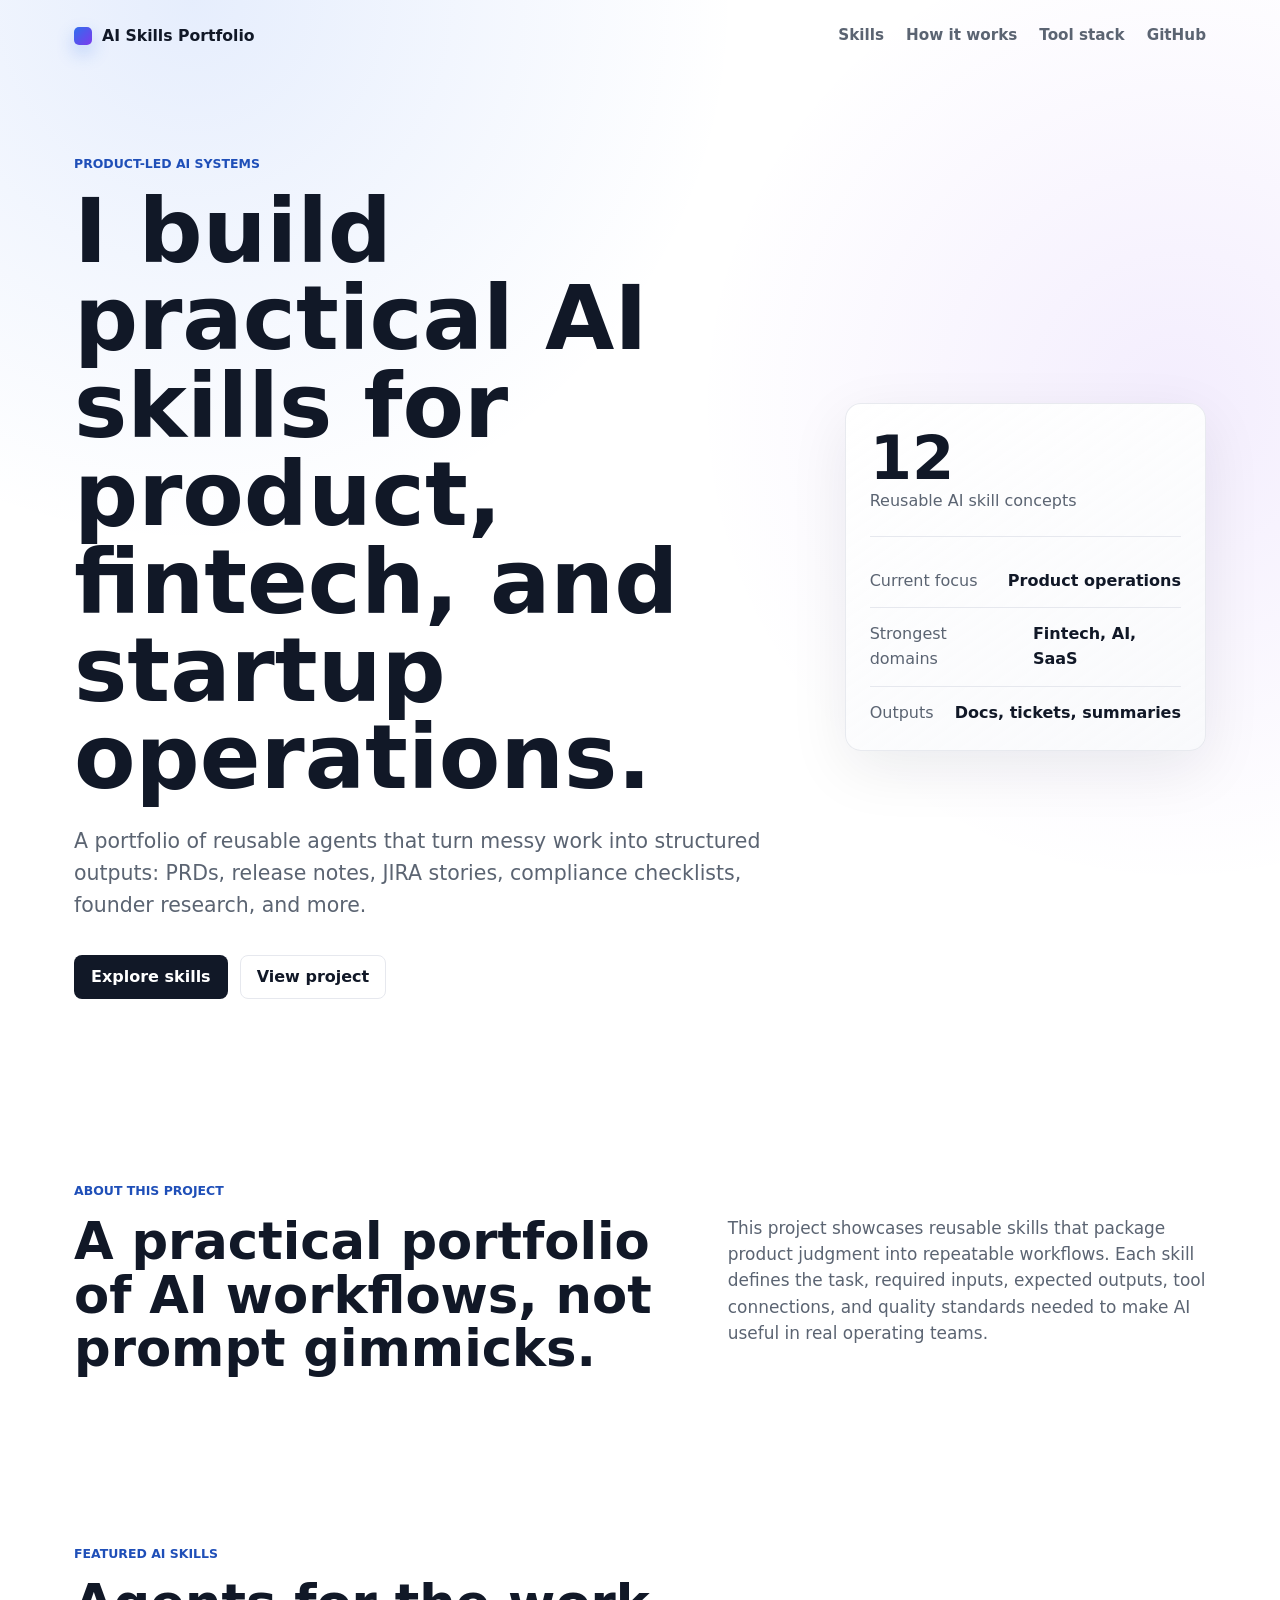
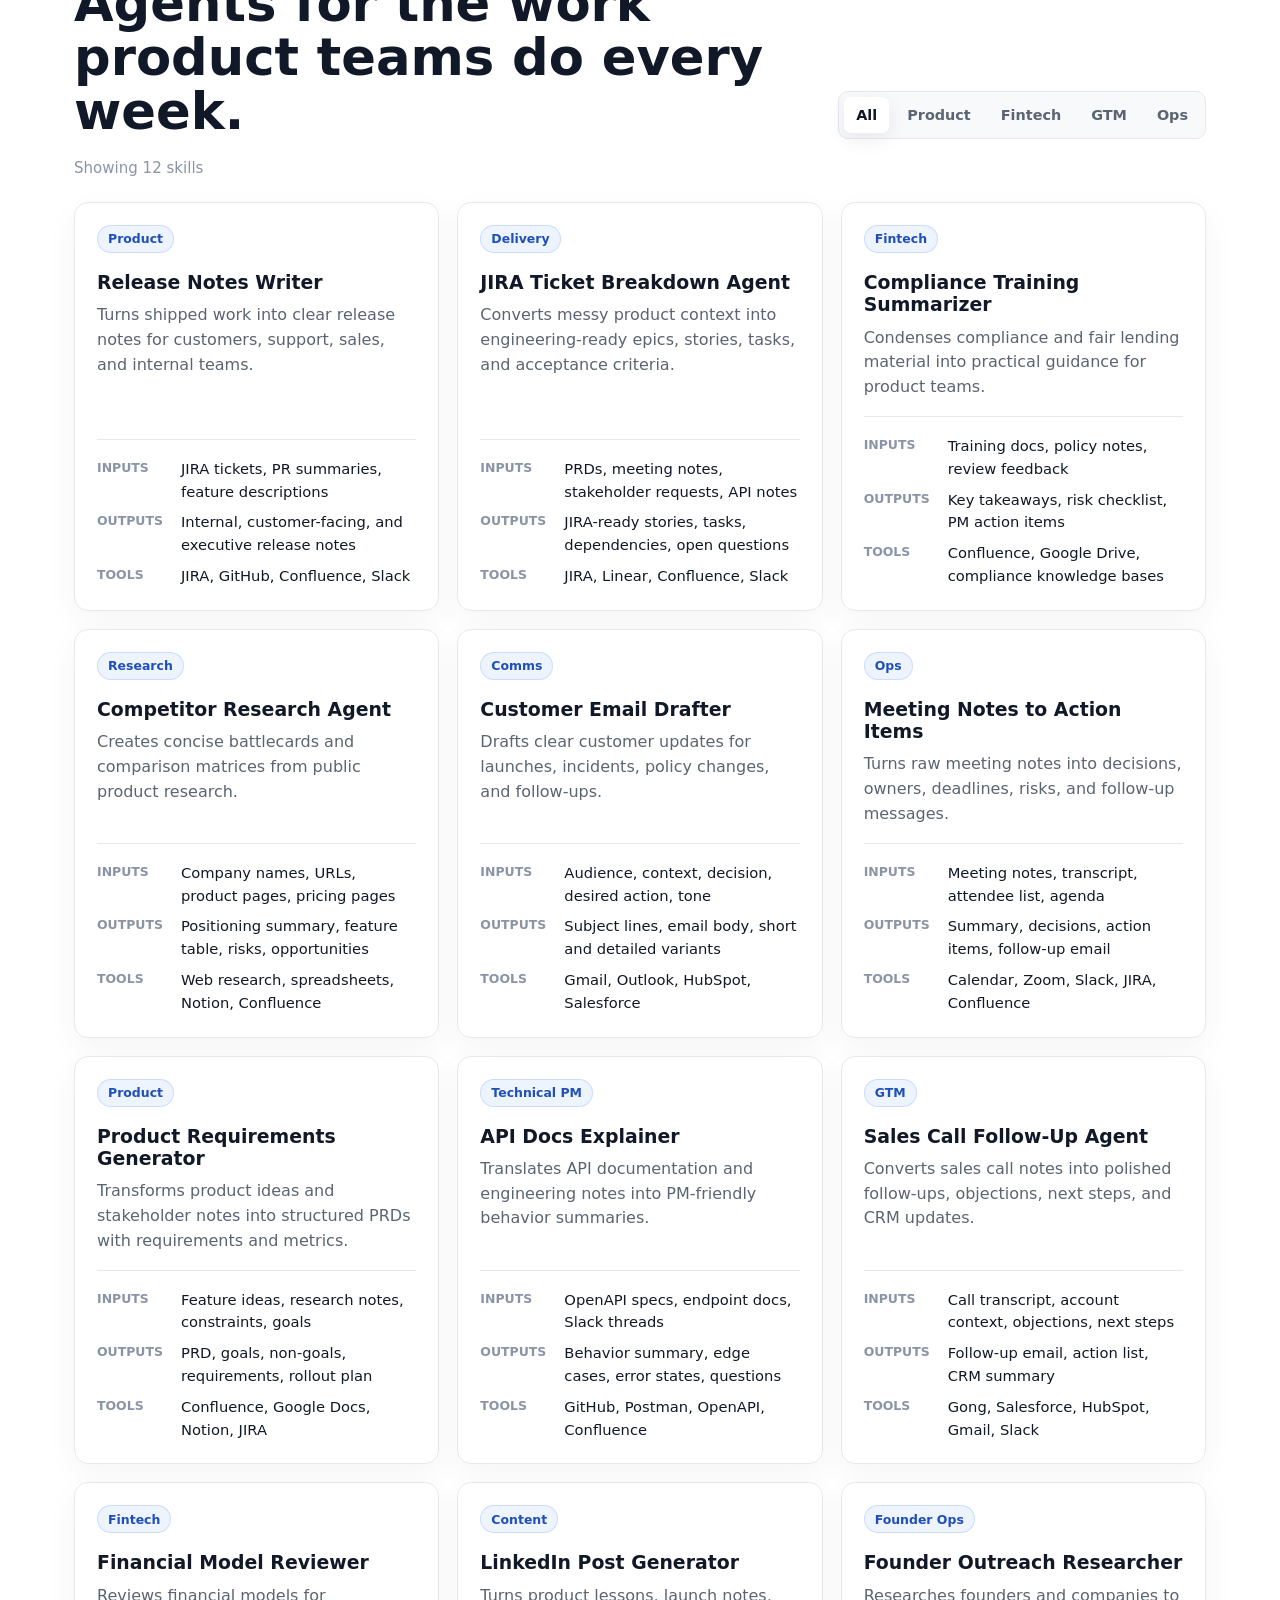
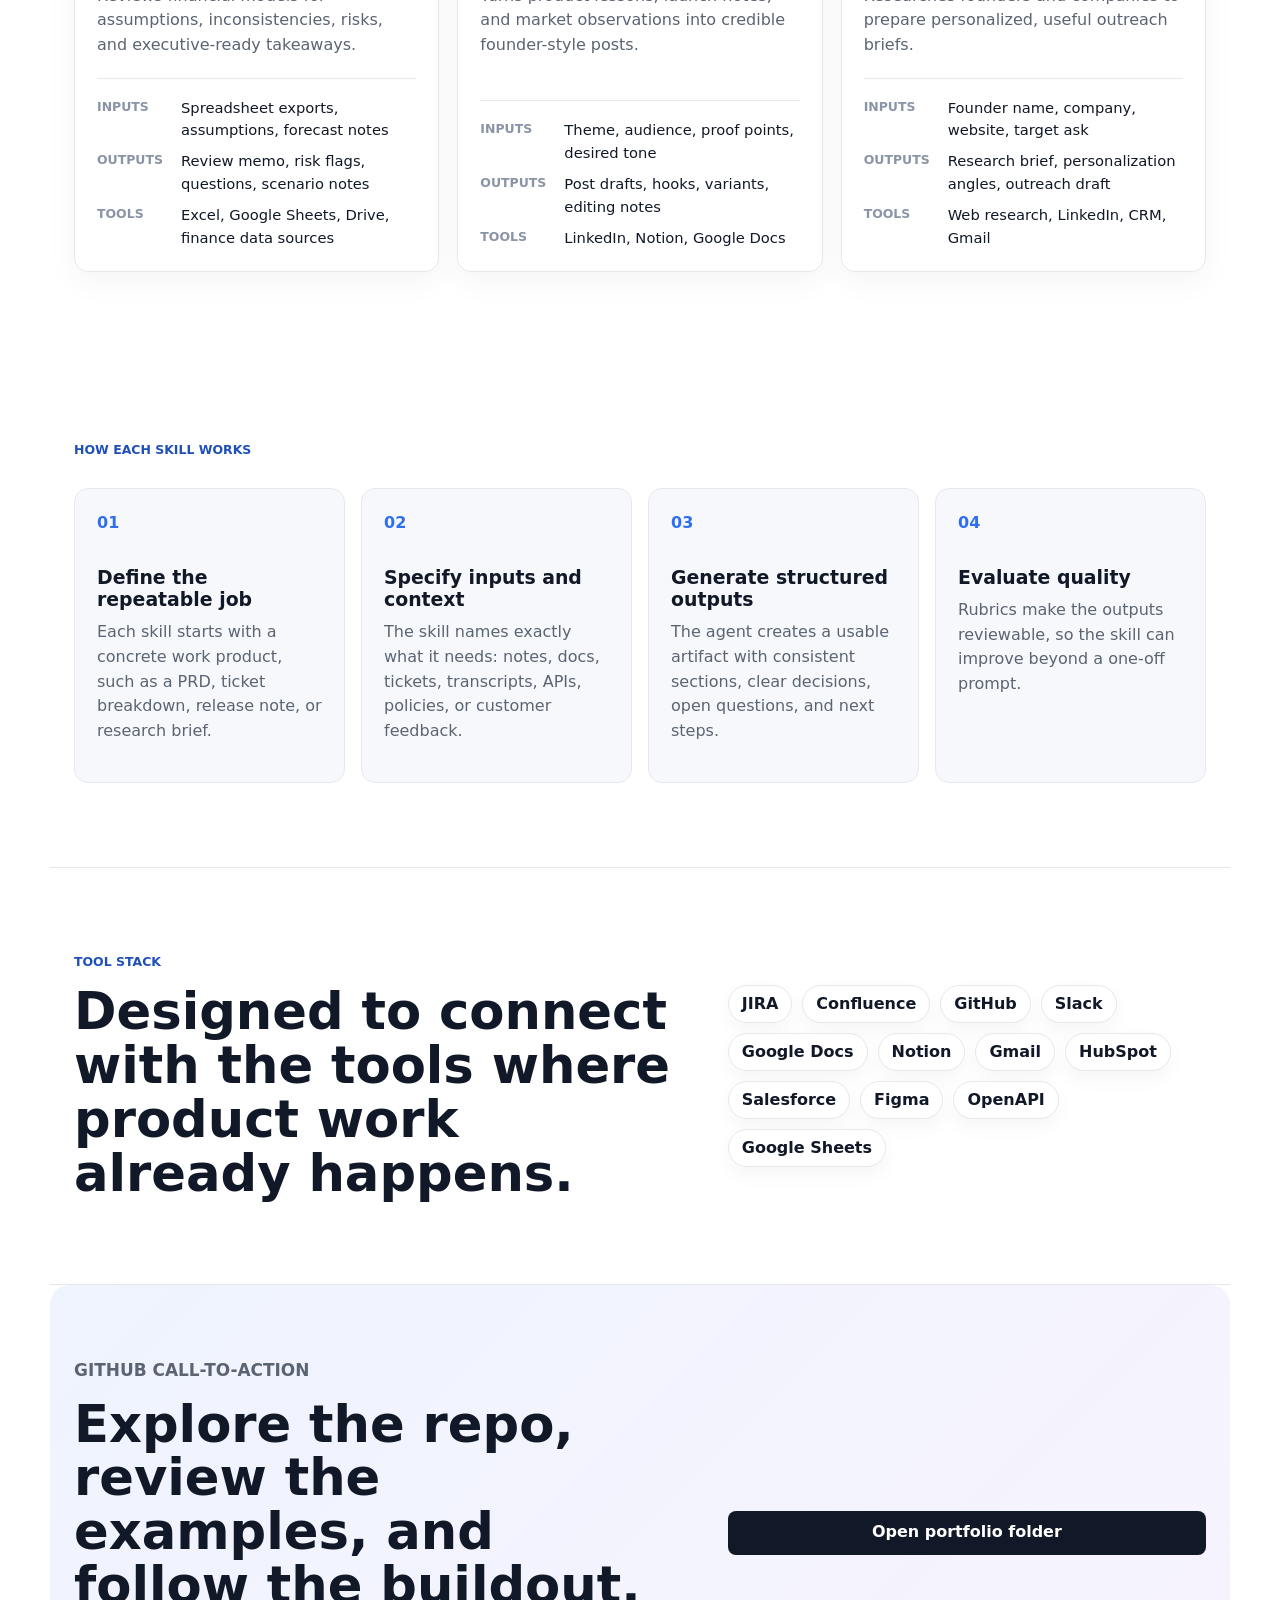
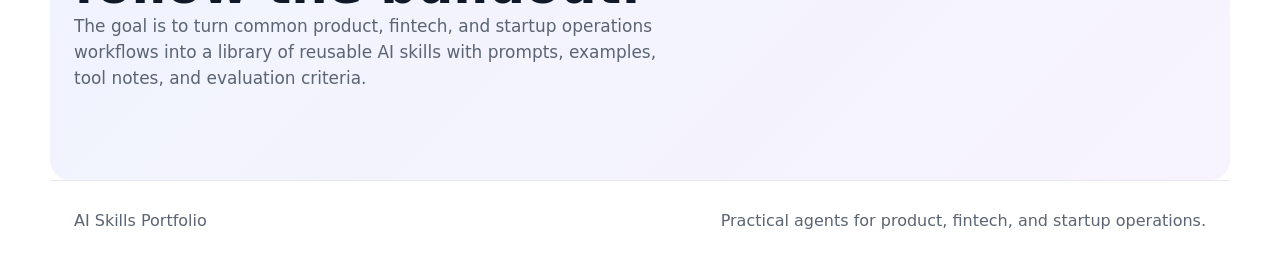
==== portfolio-site/index.html @ 63b4f647 "Add static portfolio site" ====
<!DOCTYPE html>
<html lang="en">
<head>
  <meta charset="UTF-8">
  <meta name="viewport" content="width=device-width, initial-scale=1.0">
  <title>AI Skills Portfolio</title>
  <meta name="description" content="A portfolio of reusable AI skills for product, fintech, and startup operations.">
  <link rel="stylesheet" href="styles.css">
</head>
<body>
  <header class="site-header">
    <nav class="nav" aria-label="Primary navigation">
      <a class="brand" href="index.html">
        <span class="brand-mark" aria-hidden="true"></span>
        AI Skills Portfolio
      </a>
      <div class="nav-links">
        <a href="#skills">Skills</a>
        <a href="#how-it-works">How it works</a>
        <a href="#stack">Tool stack</a>
        <a href="#github">GitHub</a>
      </div>
    </nav>

    <section class="hero">
      <div class="hero-copy">
        <p class="eyebrow">Product-led AI systems</p>
        <h1>I build practical AI skills for product, fintech, and startup operations.</h1>
        <p class="subtitle">
          A portfolio of reusable agents that turn messy work into structured outputs: PRDs,
          release notes, JIRA stories, compliance checklists, founder research, and more.
        </p>
        <div class="hero-actions">
          <a class="button primary" href="#skills">Explore skills</a>
          <a class="button secondary" href="#github">View project</a>
        </div>
      </div>

      <aside class="hero-panel" aria-label="Portfolio summary">
        <div class="panel-stat">
          <span>12</span>
          <p>Reusable AI skill concepts</p>
        </div>
        <div class="panel-row">
          <span>Current focus</span>
          <strong>Product operations</strong>
        </div>
        <div class="panel-row">
          <span>Strongest domains</span>
          <strong>Fintech, AI, SaaS</strong>
        </div>
        <div class="panel-row">
          <span>Outputs</span>
          <strong>Docs, tickets, summaries</strong>
        </div>
      </aside>
    </section>
  </header>

  <main>
    <section class="section intro" id="about">
      <p class="eyebrow">About this project</p>
      <div class="split">
        <h2>A practical portfolio of AI workflows, not prompt gimmicks.</h2>
        <p>
          This project showcases reusable skills that package product judgment into repeatable
          workflows. Each skill defines the task, required inputs, expected outputs, tool
          connections, and quality standards needed to make AI useful in real operating teams.
        </p>
      </div>
    </section>

    <section class="section" id="skills">
      <div class="section-heading">
        <div>
          <p class="eyebrow">Featured AI skills</p>
          <h2>Agents for the work product teams do every week.</h2>
        </div>
        <div class="filters" aria-label="Skill filters">
          <button class="filter-button active" type="button" data-filter="all">All</button>
          <button class="filter-button" type="button" data-filter="product">Product</button>
          <button class="filter-button" type="button" data-filter="fintech">Fintech</button>
          <button class="filter-button" type="button" data-filter="go-to-market">GTM</button>
          <button class="filter-button" type="button" data-filter="operations">Ops</button>
        </div>
      </div>

      <div class="skill-count" aria-live="polite">
        Showing <span id="visible-count">12</span> skills
      </div>

      <div class="skill-grid">
        <article class="skill-card" data-category="product">
          <span class="tag">Product</span>
          <h3>Release Notes Writer</h3>
          <p>Turns shipped work into clear release notes for customers, support, sales, and internal teams.</p>
          <dl>
            <dt>Inputs</dt>
            <dd>JIRA tickets, PR summaries, feature descriptions</dd>
            <dt>Outputs</dt>
            <dd>Internal, customer-facing, and executive release notes</dd>
            <dt>Tools</dt>
            <dd>JIRA, GitHub, Confluence, Slack</dd>
          </dl>
        </article>

        <article class="skill-card" data-category="product operations">
          <span class="tag">Delivery</span>
          <h3>JIRA Ticket Breakdown Agent</h3>
          <p>Converts messy product context into engineering-ready epics, stories, tasks, and acceptance criteria.</p>
          <dl>
            <dt>Inputs</dt>
            <dd>PRDs, meeting notes, stakeholder requests, API notes</dd>
            <dt>Outputs</dt>
            <dd>JIRA-ready stories, tasks, dependencies, open questions</dd>
            <dt>Tools</dt>
            <dd>JIRA, Linear, Confluence, Slack</dd>
          </dl>
        </article>

        <article class="skill-card" data-category="fintech operations">
          <span class="tag">Fintech</span>
          <h3>Compliance Training Summarizer</h3>
          <p>Condenses compliance and fair lending material into practical guidance for product teams.</p>
          <dl>
            <dt>Inputs</dt>
            <dd>Training docs, policy notes, review feedback</dd>
            <dt>Outputs</dt>
            <dd>Key takeaways, risk checklist, PM action items</dd>
            <dt>Tools</dt>
            <dd>Confluence, Google Drive, compliance knowledge bases</dd>
          </dl>
        </article>

        <article class="skill-card" data-category="product go-to-market">
          <span class="tag">Research</span>
          <h3>Competitor Research Agent</h3>
          <p>Creates concise battlecards and comparison matrices from public product research.</p>
          <dl>
            <dt>Inputs</dt>
            <dd>Company names, URLs, product pages, pricing pages</dd>
            <dt>Outputs</dt>
            <dd>Positioning summary, feature table, risks, opportunities</dd>
            <dt>Tools</dt>
            <dd>Web research, spreadsheets, Notion, Confluence</dd>
          </dl>
        </article>

        <article class="skill-card" data-category="operations go-to-market">
          <span class="tag">Comms</span>
          <h3>Customer Email Drafter</h3>
          <p>Drafts clear customer updates for launches, incidents, policy changes, and follow-ups.</p>
          <dl>
            <dt>Inputs</dt>
            <dd>Audience, context, decision, desired action, tone</dd>
            <dt>Outputs</dt>
            <dd>Subject lines, email body, short and detailed variants</dd>
            <dt>Tools</dt>
            <dd>Gmail, Outlook, HubSpot, Salesforce</dd>
          </dl>
        </article>

        <article class="skill-card" data-category="operations product">
          <span class="tag">Ops</span>
          <h3>Meeting Notes to Action Items</h3>
          <p>Turns raw meeting notes into decisions, owners, deadlines, risks, and follow-up messages.</p>
          <dl>
            <dt>Inputs</dt>
            <dd>Meeting notes, transcript, attendee list, agenda</dd>
            <dt>Outputs</dt>
            <dd>Summary, decisions, action items, follow-up email</dd>
            <dt>Tools</dt>
            <dd>Calendar, Zoom, Slack, JIRA, Confluence</dd>
          </dl>
        </article>

        <article class="skill-card" data-category="product">
          <span class="tag">Product</span>
          <h3>Product Requirements Generator</h3>
          <p>Transforms product ideas and stakeholder notes into structured PRDs with requirements and metrics.</p>
          <dl>
            <dt>Inputs</dt>
            <dd>Feature ideas, research notes, constraints, goals</dd>
            <dt>Outputs</dt>
            <dd>PRD, goals, non-goals, requirements, rollout plan</dd>
            <dt>Tools</dt>
            <dd>Confluence, Google Docs, Notion, JIRA</dd>
          </dl>
        </article>

        <article class="skill-card" data-category="product fintech">
          <span class="tag">Technical PM</span>
          <h3>API Docs Explainer</h3>
          <p>Translates API documentation and engineering notes into PM-friendly behavior summaries.</p>
          <dl>
            <dt>Inputs</dt>
            <dd>OpenAPI specs, endpoint docs, Slack threads</dd>
            <dt>Outputs</dt>
            <dd>Behavior summary, edge cases, error states, questions</dd>
            <dt>Tools</dt>
            <dd>GitHub, Postman, OpenAPI, Confluence</dd>
          </dl>
        </article>

        <article class="skill-card" data-category="go-to-market operations">
          <span class="tag">GTM</span>
          <h3>Sales Call Follow-Up Agent</h3>
          <p>Converts sales call notes into polished follow-ups, objections, next steps, and CRM updates.</p>
          <dl>
            <dt>Inputs</dt>
            <dd>Call transcript, account context, objections, next steps</dd>
            <dt>Outputs</dt>
            <dd>Follow-up email, action list, CRM summary</dd>
            <dt>Tools</dt>
            <dd>Gong, Salesforce, HubSpot, Gmail, Slack</dd>
          </dl>
        </article>

        <article class="skill-card" data-category="fintech">
          <span class="tag">Fintech</span>
          <h3>Financial Model Reviewer</h3>
          <p>Reviews financial models for assumptions, inconsistencies, risks, and executive-ready takeaways.</p>
          <dl>
            <dt>Inputs</dt>
            <dd>Spreadsheet exports, assumptions, forecast notes</dd>
            <dt>Outputs</dt>
            <dd>Review memo, risk flags, questions, scenario notes</dd>
            <dt>Tools</dt>
            <dd>Excel, Google Sheets, Drive, finance data sources</dd>
          </dl>
        </article>

        <article class="skill-card" data-category="go-to-market">
          <span class="tag">Content</span>
          <h3>LinkedIn Post Generator</h3>
          <p>Turns product lessons, launch notes, and market observations into credible founder-style posts.</p>
          <dl>
            <dt>Inputs</dt>
            <dd>Theme, audience, proof points, desired tone</dd>
            <dt>Outputs</dt>
            <dd>Post drafts, hooks, variants, editing notes</dd>
            <dt>Tools</dt>
            <dd>LinkedIn, Notion, Google Docs</dd>
          </dl>
        </article>

        <article class="skill-card" data-category="go-to-market operations">
          <span class="tag">Founder Ops</span>
          <h3>Founder Outreach Researcher</h3>
          <p>Researches founders and companies to prepare personalized, useful outreach briefs.</p>
          <dl>
            <dt>Inputs</dt>
            <dd>Founder name, company, website, target ask</dd>
            <dt>Outputs</dt>
            <dd>Research brief, personalization angles, outreach draft</dd>
            <dt>Tools</dt>
            <dd>Web research, LinkedIn, CRM, Gmail</dd>
          </dl>
        </article>
      </div>
    </section>

    <section class="section" id="how-it-works">
      <p class="eyebrow">How each skill works</p>
      <div class="process-grid">
        <div class="process-step">
          <span>01</span>
          <h3>Define the repeatable job</h3>
          <p>Each skill starts with a concrete work product, such as a PRD, ticket breakdown, release note, or research brief.</p>
        </div>
        <div class="process-step">
          <span>02</span>
          <h3>Specify inputs and context</h3>
          <p>The skill names exactly what it needs: notes, docs, tickets, transcripts, APIs, policies, or customer feedback.</p>
        </div>
        <div class="process-step">
          <span>03</span>
          <h3>Generate structured outputs</h3>
          <p>The agent creates a usable artifact with consistent sections, clear decisions, open questions, and next steps.</p>
        </div>
        <div class="process-step">
          <span>04</span>
          <h3>Evaluate quality</h3>
          <p>Rubrics make the outputs reviewable, so the skill can improve beyond a one-off prompt.</p>
        </div>
      </div>
    </section>

    <section class="section stack-section" id="stack">
      <div>
        <p class="eyebrow">Tool stack</p>
        <h2>Designed to connect with the tools where product work already happens.</h2>
      </div>
      <div class="tool-grid">
        <span>JIRA</span>
        <span>Confluence</span>
        <span>GitHub</span>
        <span>Slack</span>
        <span>Google Docs</span>
        <span>Notion</span>
        <span>Gmail</span>
        <span>HubSpot</span>
        <span>Salesforce</span>
        <span>Figma</span>
        <span>OpenAPI</span>
        <span>Google Sheets</span>
      </div>
    </section>

    <section class="section github-cta" id="github">
      <div>
        <p class="eyebrow">GitHub call-to-action</p>
        <h2>Explore the repo, review the examples, and follow the buildout.</h2>
        <p>
          The goal is to turn common product, fintech, and startup operations workflows into a
          library of reusable AI skills with prompts, examples, tool notes, and evaluation criteria.
        </p>
      </div>
      <a class="button primary dark" href="../" aria-label="Open portfolio folder">Open portfolio folder</a>
    </section>
  </main>

  <footer class="footer">
    <p>AI Skills Portfolio</p>
    <p>Practical agents for product, fintech, and startup operations.</p>
  </footer>

  <script src="script.js"></script>
</body>
</html>
---- portfolio-site/styles.css ----
:root {
  --bg: #ffffff;
  --soft-bg: #f7f8fb;
  --ink: #111827;
  --muted: #5b6472;
  --subtle: #8a94a6;
  --line: #e6e8ee;
  --panel: rgba(255, 255, 255, 0.84);
  --blue: #2f6fed;
  --blue-dark: #1f4fb8;
  --purple: #7c3aed;
  --green: #0f766e;
  --shadow: 0 18px 60px rgba(17, 24, 39, 0.08);
}

* {
  box-sizing: border-box;
}

html {
  scroll-behavior: smooth;
}

body {
  margin: 0;
  background:
    radial-gradient(circle at 15% 0%, rgba(47, 111, 237, 0.12), transparent 34rem),
    radial-gradient(circle at 92% 8%, rgba(124, 58, 237, 0.09), transparent 30rem),
    var(--bg);
  color: var(--ink);
  font-family: ui-sans-serif, system-ui, -apple-system, BlinkMacSystemFont, "Segoe UI", sans-serif;
  line-height: 1.55;
}

a {
  color: inherit;
  text-decoration: none;
}

.site-header,
.section,
.footer {
  max-width: 1180px;
  margin: 0 auto;
  padding-left: 24px;
  padding-right: 24px;
}

.nav {
  display: flex;
  align-items: center;
  justify-content: space-between;
  gap: 24px;
  padding-top: 24px;
  padding-bottom: 24px;
}

.brand,
.nav-links,
.hero-actions,
.filters,
.tool-grid,
.footer {
  display: flex;
  align-items: center;
}

.brand {
  gap: 10px;
  font-size: 0.98rem;
  font-weight: 800;
}

.brand-mark {
  width: 18px;
  height: 18px;
  border-radius: 5px;
  background: linear-gradient(135deg, var(--blue), var(--purple));
  box-shadow: 0 8px 18px rgba(47, 111, 237, 0.28);
}

.nav-links {
  gap: 22px;
  color: var(--muted);
  font-size: 0.95rem;
  font-weight: 650;
}

.nav-links a:hover {
  color: var(--ink);
}

.hero {
  display: grid;
  grid-template-columns: minmax(0, 1.1fr) minmax(320px, 0.55fr);
  gap: 48px;
  align-items: center;
  padding-top: 82px;
  padding-bottom: 98px;
}

.eyebrow {
  margin: 0 0 14px;
  color: var(--blue-dark);
  font-size: 0.78rem;
  font-weight: 850;
  letter-spacing: 0;
  text-transform: uppercase;
}

h1,
h2,
h3,
p {
  margin-top: 0;
}

h1 {
  max-width: 850px;
  margin-bottom: 24px;
  font-size: clamp(3rem, 7vw, 5.7rem);
  line-height: 0.98;
  letter-spacing: 0;
}

.subtitle {
  max-width: 760px;
  color: var(--muted);
  font-size: clamp(1.08rem, 2vw, 1.28rem);
}

.hero-actions {
  flex-wrap: wrap;
  gap: 12px;
  margin-top: 34px;
}

.button {
  display: inline-flex;
  align-items: center;
  justify-content: center;
  min-height: 44px;
  padding: 0 16px;
  border: 1px solid var(--line);
  border-radius: 8px;
  font-weight: 780;
  transition: transform 160ms ease, box-shadow 160ms ease, border-color 160ms ease;
}

.button:hover {
  transform: translateY(-1px);
  box-shadow: 0 10px 28px rgba(17, 24, 39, 0.09);
}

.button.primary {
  border-color: transparent;
  background: var(--ink);
  color: #ffffff;
}

.button.secondary {
  background: rgba(255, 255, 255, 0.7);
  color: var(--ink);
}

.button.dark {
  white-space: nowrap;
}

.hero-panel {
  border: 1px solid rgba(230, 232, 238, 0.9);
  border-radius: 16px;
  background:
    linear-gradient(145deg, rgba(255, 255, 255, 0.95), rgba(247, 248, 251, 0.78)),
    var(--panel);
  box-shadow: var(--shadow);
  padding: 24px;
}

.panel-stat {
  padding-bottom: 22px;
  margin-bottom: 18px;
  border-bottom: 1px solid var(--line);
}

.panel-stat span {
  display: block;
  font-size: 3.8rem;
  font-weight: 850;
  line-height: 1;
}

.panel-stat p,
.panel-row span {
  color: var(--muted);
}

.panel-stat p,
.panel-row strong,
.panel-row span {
  margin: 0;
}

.panel-row {
  display: flex;
  justify-content: space-between;
  gap: 18px;
  padding: 14px 0;
  border-bottom: 1px solid var(--line);
}

.panel-row:last-child {
  border-bottom: 0;
  padding-bottom: 0;
}

.section {
  padding-top: 84px;
  padding-bottom: 84px;
}

.split,
.stack-section,
.github-cta {
  display: grid;
  grid-template-columns: minmax(0, 0.95fr) minmax(300px, 0.75fr);
  gap: 48px;
  align-items: start;
}

h2 {
  max-width: 780px;
  margin-bottom: 0;
  font-size: clamp(2rem, 4vw, 3.35rem);
  line-height: 1.05;
  letter-spacing: 0;
}

.split p,
.github-cta p {
  color: var(--muted);
  font-size: 1.06rem;
}

.section-heading {
  display: flex;
  justify-content: space-between;
  gap: 28px;
  align-items: end;
  margin-bottom: 18px;
}

.filters {
  max-width: 100%;
  gap: 6px;
  padding: 5px;
  border: 1px solid var(--line);
  border-radius: 10px;
  background: rgba(247, 248, 251, 0.8);
}

.filter-button {
  min-height: 36px;
  padding: 0 12px;
  border: 0;
  border-radius: 7px;
  background: transparent;
  color: var(--muted);
  font: inherit;
  font-size: 0.9rem;
  font-weight: 760;
  cursor: pointer;
}

.filter-button.active {
  background: #ffffff;
  color: var(--ink);
  box-shadow: 0 6px 20px rgba(17, 24, 39, 0.08);
}

.skill-count {
  margin-bottom: 22px;
  color: var(--subtle);
  font-size: 0.94rem;
}

.skill-grid {
  display: grid;
  grid-template-columns: repeat(3, minmax(0, 1fr));
  gap: 18px;
}

.skill-card {
  display: flex;
  min-height: 390px;
  flex-direction: column;
  padding: 22px;
  border: 1px solid var(--line);
  border-radius: 14px;
  background: rgba(255, 255, 255, 0.86);
  box-shadow: 0 10px 32px rgba(17, 24, 39, 0.045);
  transition: transform 160ms ease, box-shadow 160ms ease, border-color 160ms ease;
}

.skill-card:hover {
  transform: translateY(-2px);
  border-color: rgba(47, 111, 237, 0.28);
  box-shadow: 0 18px 44px rgba(17, 24, 39, 0.08);
}

.skill-card.is-hidden {
  display: none;
}

.tag {
  display: inline-flex;
  align-self: flex-start;
  align-items: center;
  min-height: 28px;
  padding: 0 10px;
  margin-bottom: 18px;
  border: 1px solid rgba(47, 111, 237, 0.18);
  border-radius: 999px;
  background: rgba(47, 111, 237, 0.08);
  color: var(--blue-dark);
  font-size: 0.78rem;
  font-weight: 820;
}

.skill-card h3,
.process-step h3 {
  margin-bottom: 10px;
  font-size: 1.18rem;
  line-height: 1.18;
}

.skill-card p,
.process-step p {
  color: var(--muted);
}

.skill-card dl {
  display: grid;
  grid-template-columns: 72px minmax(0, 1fr);
  gap: 8px 12px;
  margin: auto 0 0;
  padding-top: 18px;
  border-top: 1px solid var(--line);
}

.skill-card dt {
  color: var(--subtle);
  font-size: 0.78rem;
  font-weight: 800;
  text-transform: uppercase;
}

.skill-card dd {
  margin: 0;
  color: var(--ink);
  font-size: 0.92rem;
}

.process-grid {
  display: grid;
  grid-template-columns: repeat(4, minmax(0, 1fr));
  gap: 16px;
  margin-top: 28px;
}

.process-step {
  padding: 22px;
  border: 1px solid var(--line);
  border-radius: 14px;
  background: var(--soft-bg);
}

.process-step span {
  display: inline-flex;
  margin-bottom: 30px;
  color: var(--blue);
  font-weight: 850;
}

.stack-section {
  align-items: center;
  border-top: 1px solid var(--line);
  border-bottom: 1px solid var(--line);
}

.tool-grid {
  flex-wrap: wrap;
  gap: 10px;
}

.tool-grid span {
  display: inline-flex;
  align-items: center;
  min-height: 38px;
  padding: 0 13px;
  border: 1px solid var(--line);
  border-radius: 999px;
  background: #ffffff;
  color: var(--ink);
  font-weight: 720;
  box-shadow: 0 8px 20px rgba(17, 24, 39, 0.04);
}

.github-cta {
  align-items: center;
  padding-top: 72px;
  padding-bottom: 72px;
  border-radius: 20px;
  background:
    linear-gradient(135deg, rgba(47, 111, 237, 0.08), rgba(124, 58, 237, 0.06)),
    #ffffff;
}

.footer {
  justify-content: space-between;
  gap: 24px;
  padding-top: 28px;
  padding-bottom: 28px;
  border-top: 1px solid var(--line);
  color: var(--muted);
}

.footer p {
  margin: 0;
}

@media (max-width: 980px) {
  .hero,
  .split,
  .stack-section,
  .github-cta {
    grid-template-columns: 1fr;
  }

  .skill-grid {
    grid-template-columns: repeat(2, minmax(0, 1fr));
  }

  .process-grid {
    grid-template-columns: repeat(2, minmax(0, 1fr));
  }
}

@media (max-width: 720px) {
  .site-header,
  .section,
  .footer {
    padding-left: 18px;
    padding-right: 18px;
  }

  .nav,
  .section-heading,
  .footer {
    align-items: flex-start;
    flex-direction: column;
  }

  .nav-links {
    width: 100%;
    gap: 14px;
    overflow-x: auto;
    padding-bottom: 4px;
    white-space: nowrap;
  }

  .hero {
    gap: 32px;
    padding-top: 54px;
    padding-bottom: 64px;
  }

  .section {
    padding-top: 58px;
    padding-bottom: 58px;
  }

  .filters {
    width: 100%;
    overflow-x: auto;
  }

  .skill-grid,
  .process-grid {
    grid-template-columns: 1fr;
  }

  .skill-card {
    min-height: auto;
  }

  .skill-card dl {
    grid-template-columns: 1fr;
  }

  .skill-card dt {
    margin-top: 8px;
  }

  .github-cta {
    border-radius: 14px;
  }
}
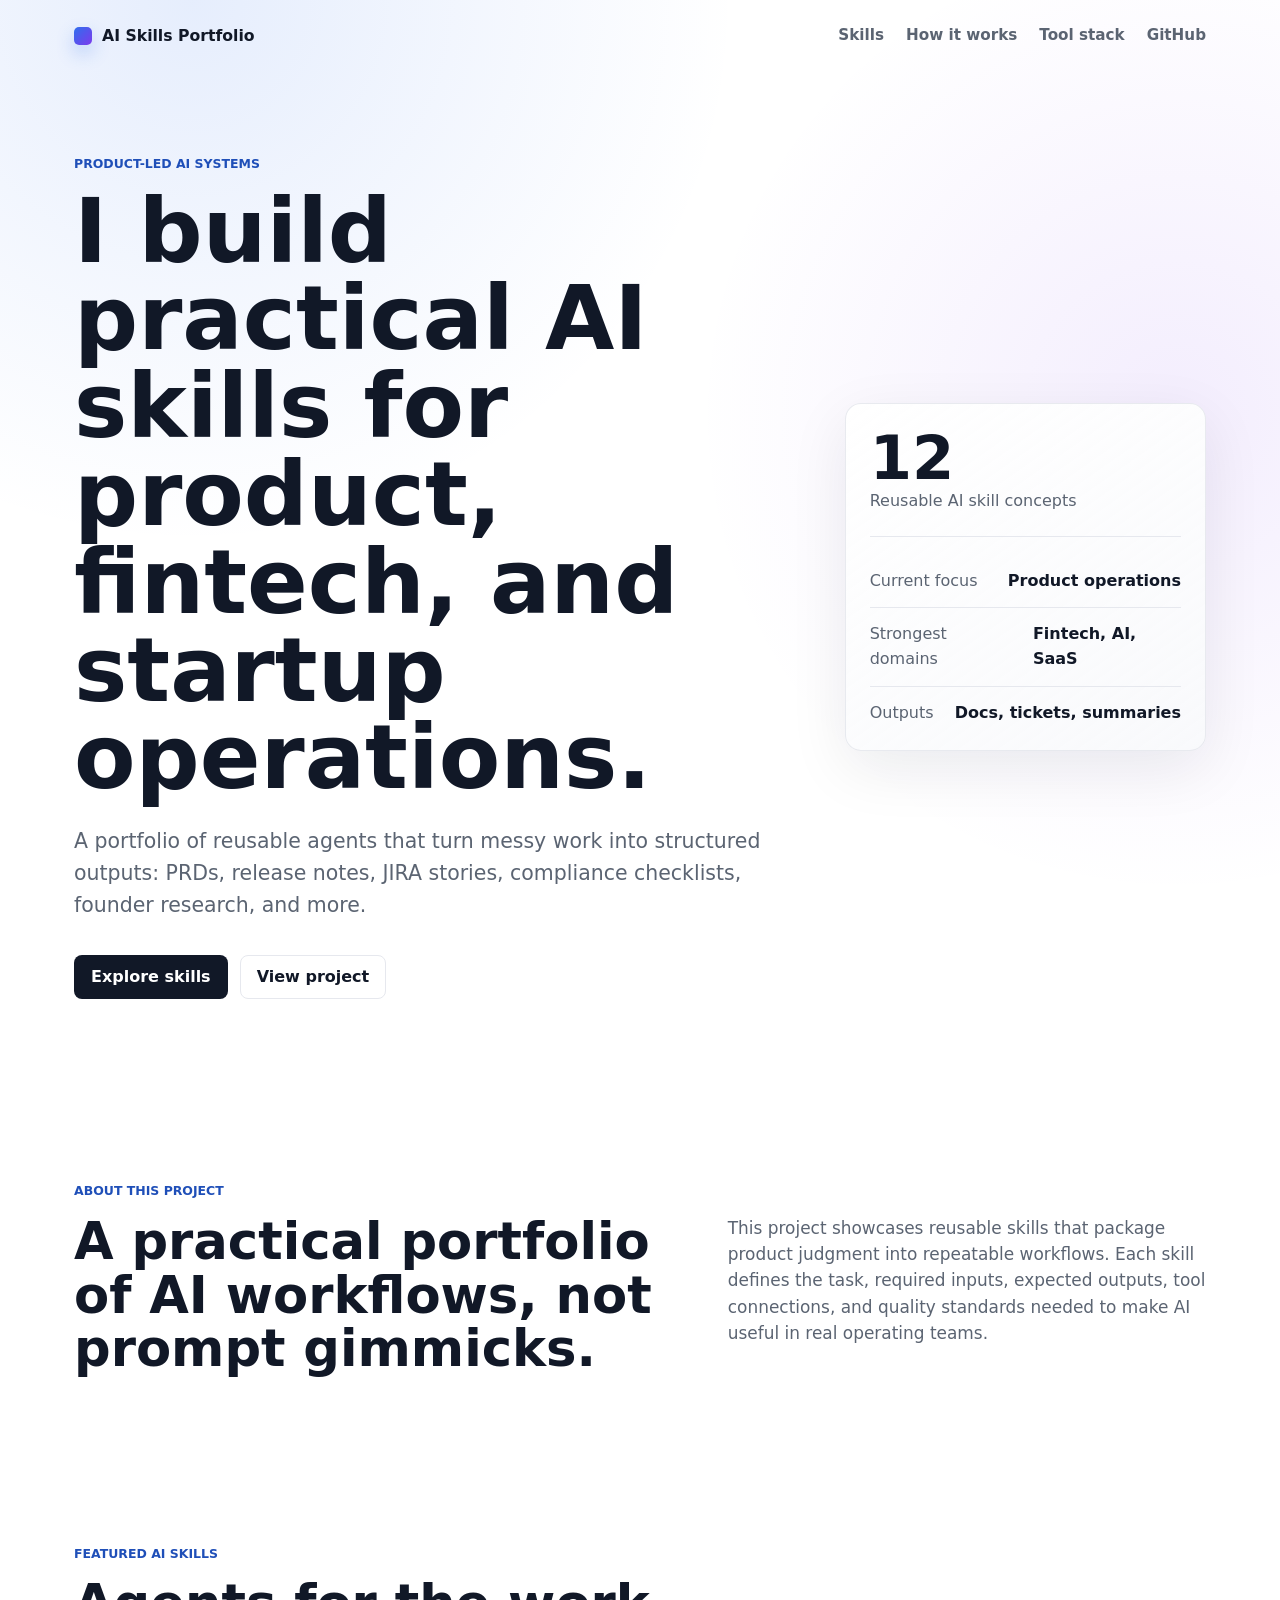
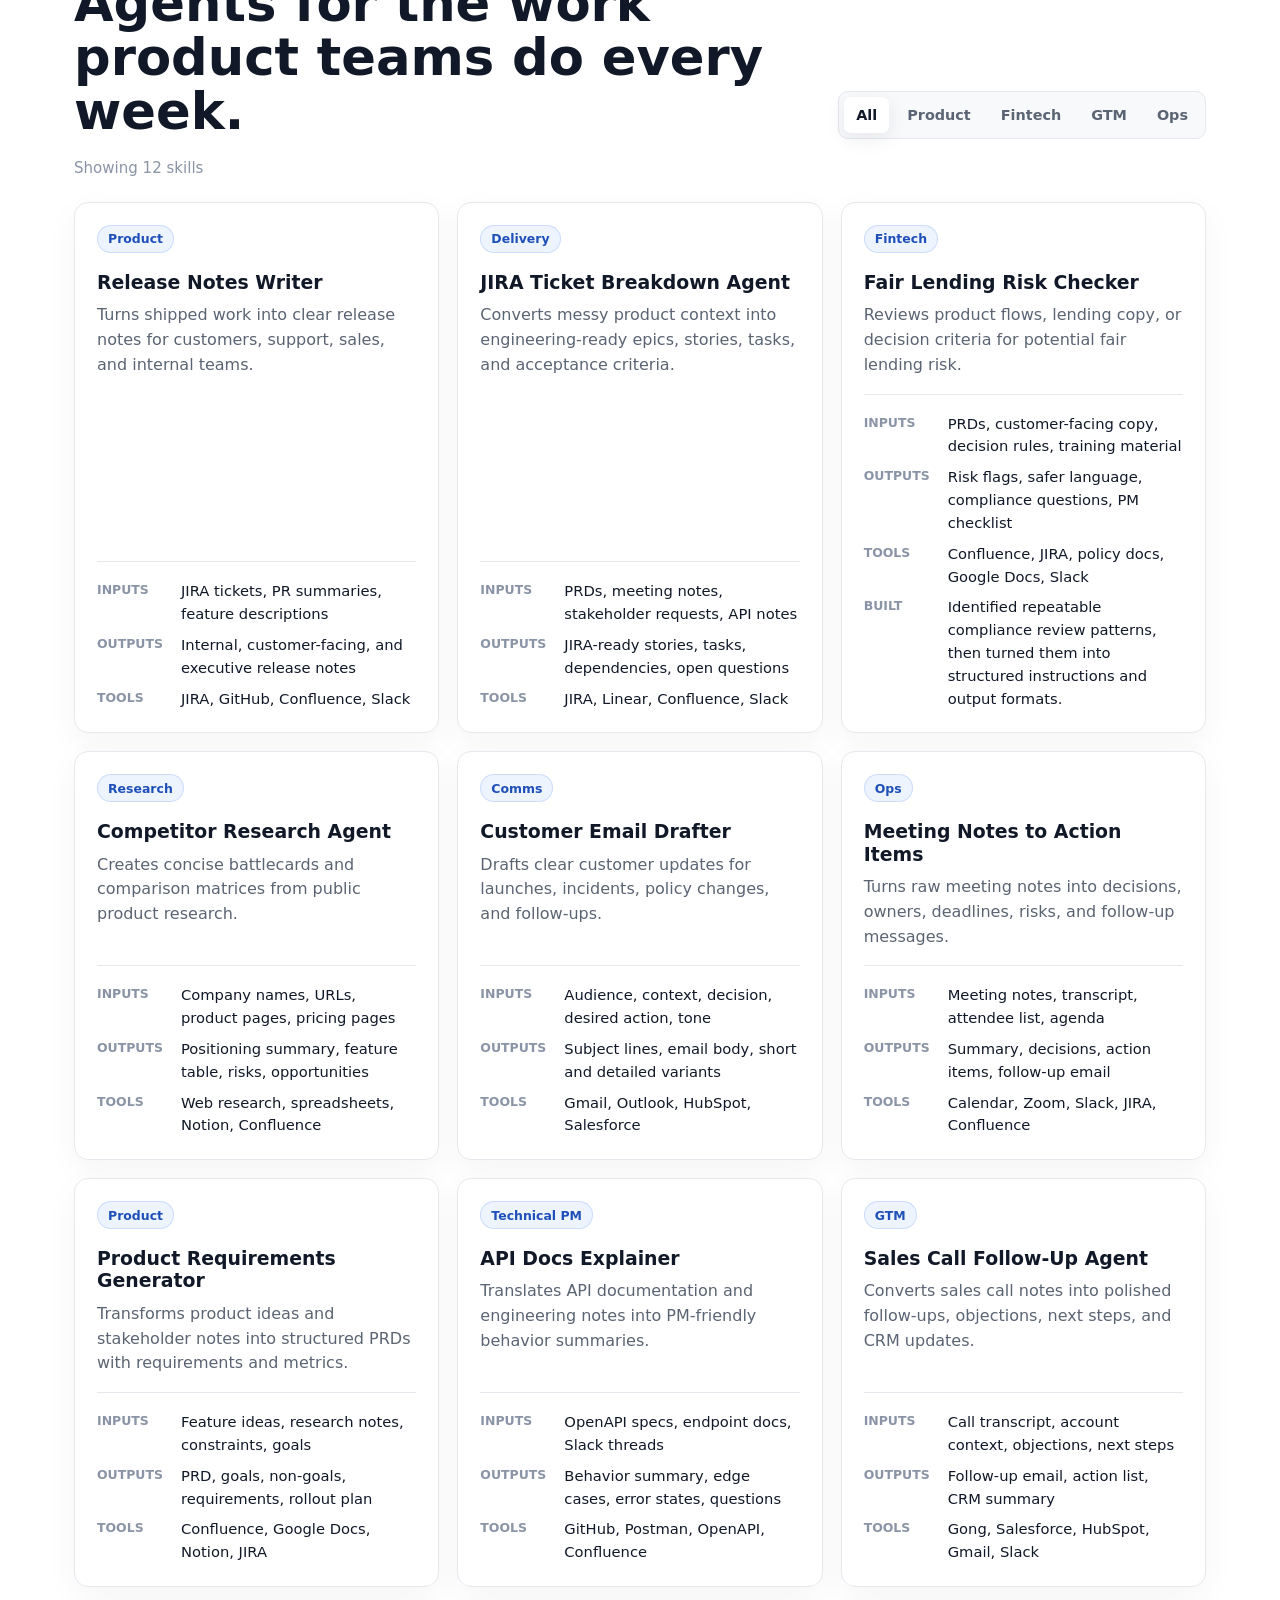
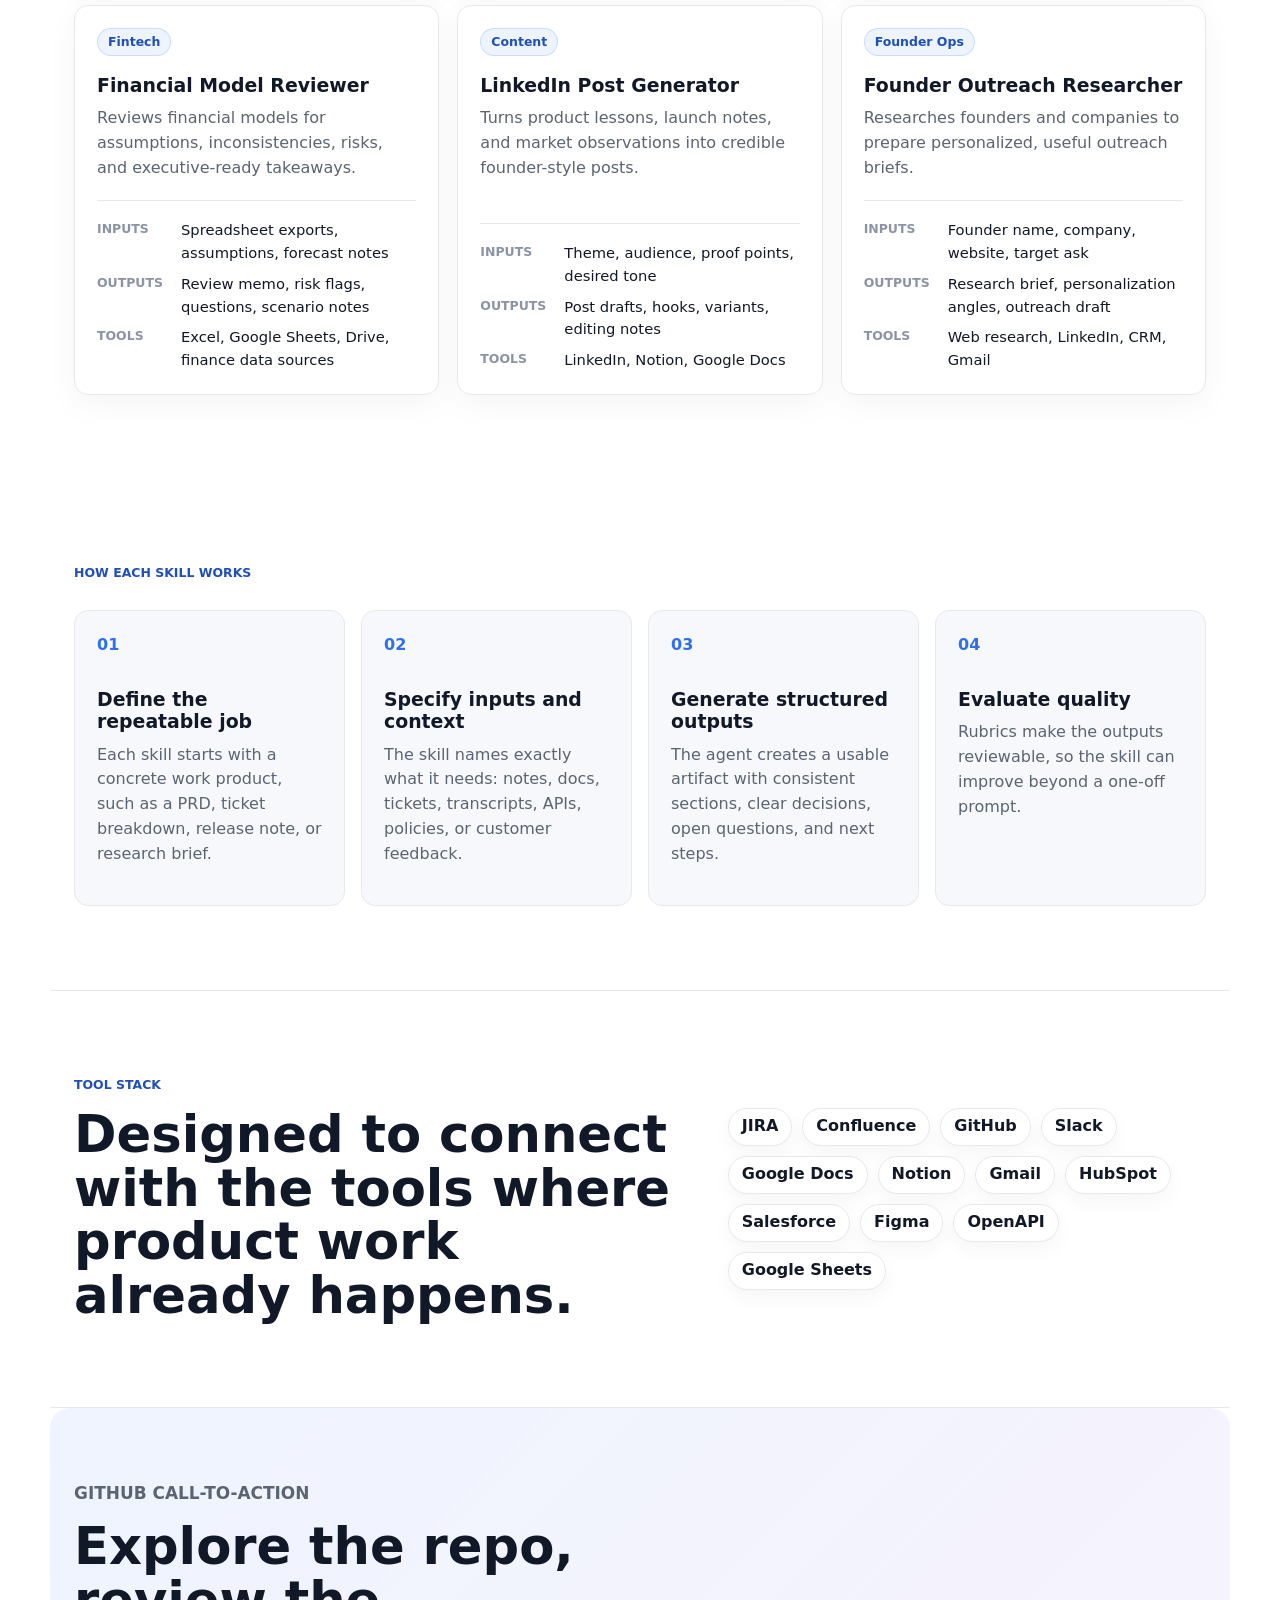
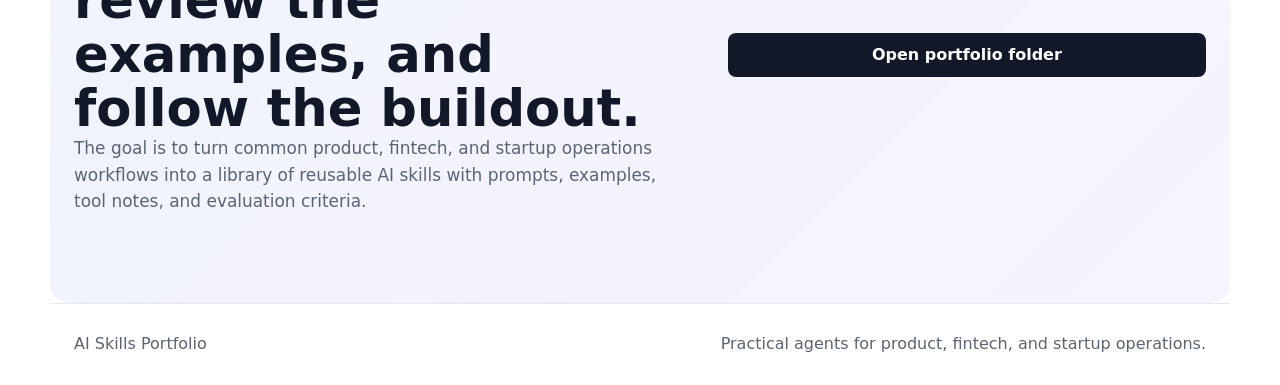
==== commit 4f7ae393: "Update fair lending skill card" ====
--- a/portfolio-site/index.html
+++ b/portfolio-site/index.html
@@ -120,15 +120,17 @@
 
         <article class="skill-card" data-category="fintech operations">
           <span class="tag">Fintech</span>
-          <h3>Compliance Training Summarizer</h3>
-          <p>Condenses compliance and fair lending material into practical guidance for product teams.</p>
-          <dl>
-            <dt>Inputs</dt>
-            <dd>Training docs, policy notes, review feedback</dd>
-            <dt>Outputs</dt>
-            <dd>Key takeaways, risk checklist, PM action items</dd>
-            <dt>Tools</dt>
-            <dd>Confluence, Google Drive, compliance knowledge bases</dd>
+          <h3>Fair Lending Risk Checker</h3>
+          <p>Reviews product flows, lending copy, or decision criteria for potential fair lending risk.</p>
+          <dl>
+            <dt>Inputs</dt>
+            <dd>PRDs, customer-facing copy, decision rules, training material</dd>
+            <dt>Outputs</dt>
+            <dd>Risk flags, safer language, compliance questions, PM checklist</dd>
+            <dt>Tools</dt>
+            <dd>Confluence, JIRA, policy docs, Google Docs, Slack</dd>
+            <dt>Built</dt>
+            <dd>Identified repeatable compliance review patterns, then turned them into structured instructions and output formats.</dd>
           </dl>
         </article>
 
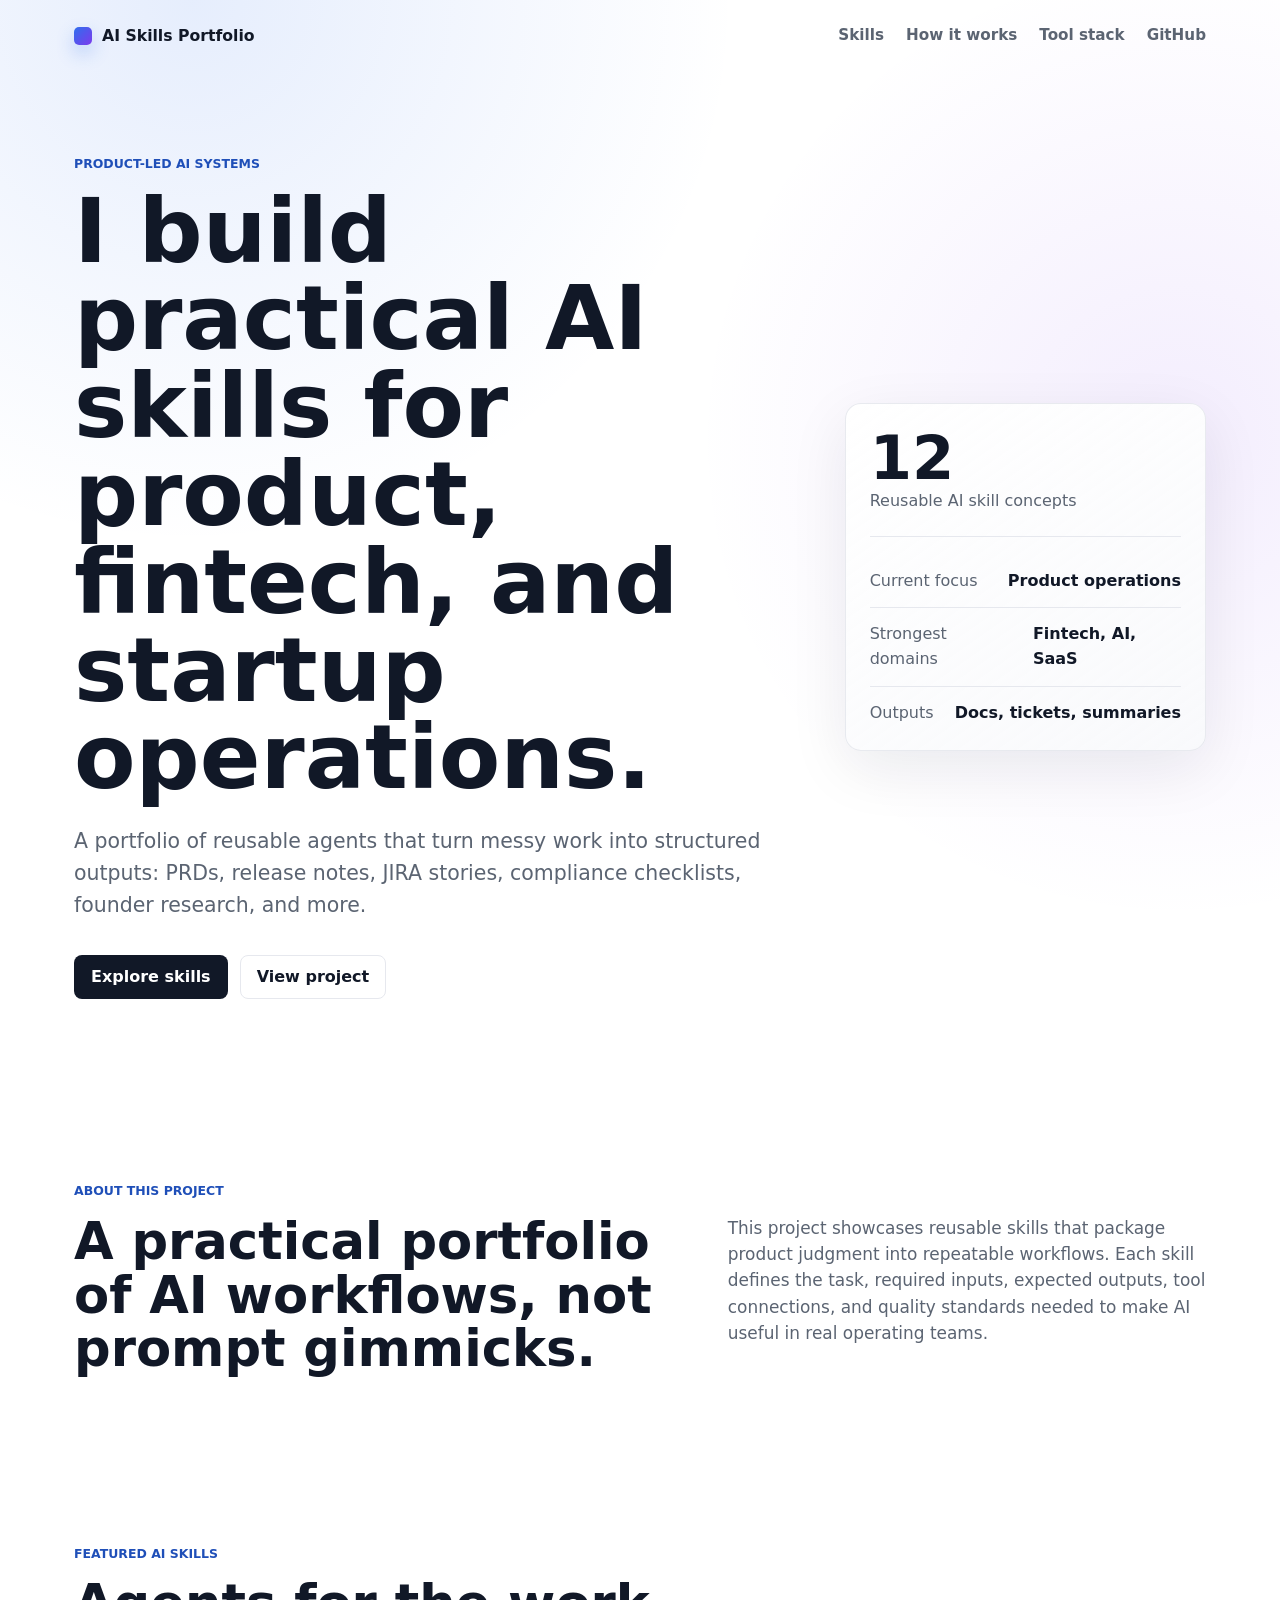
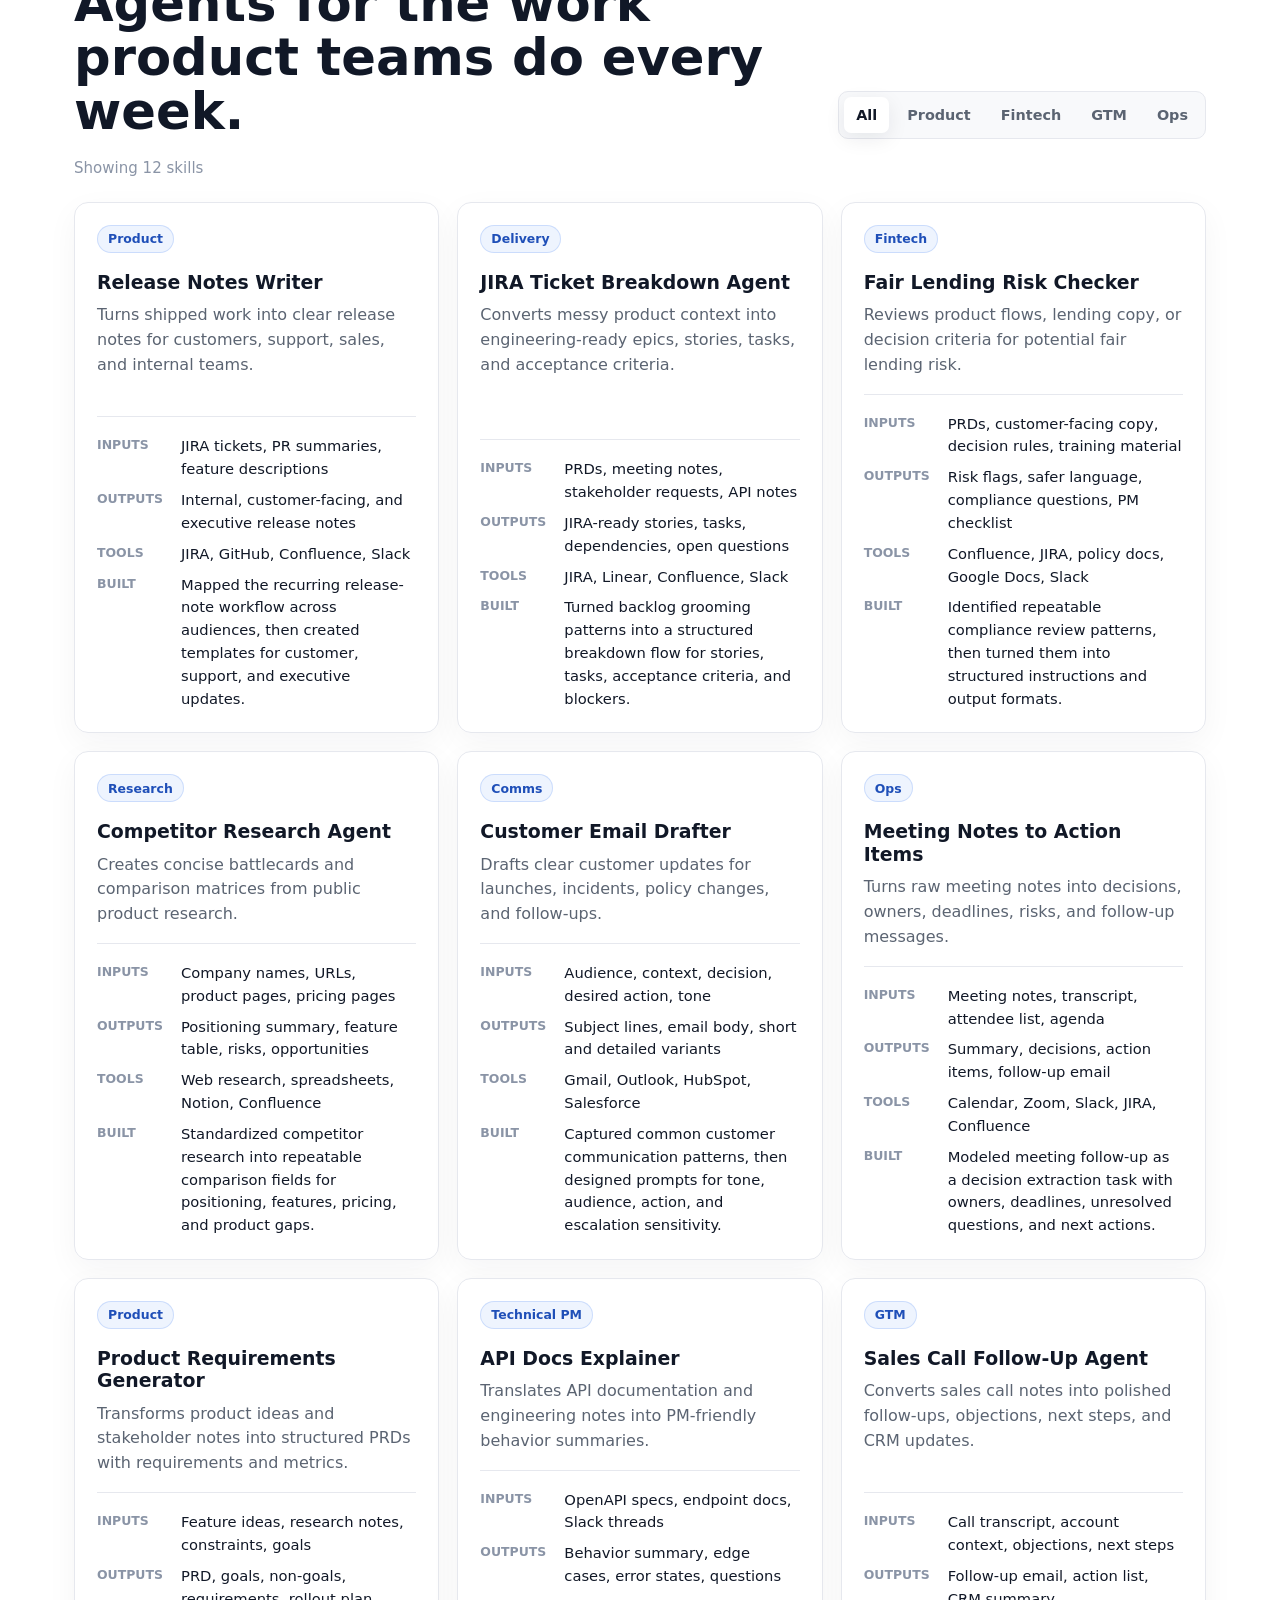
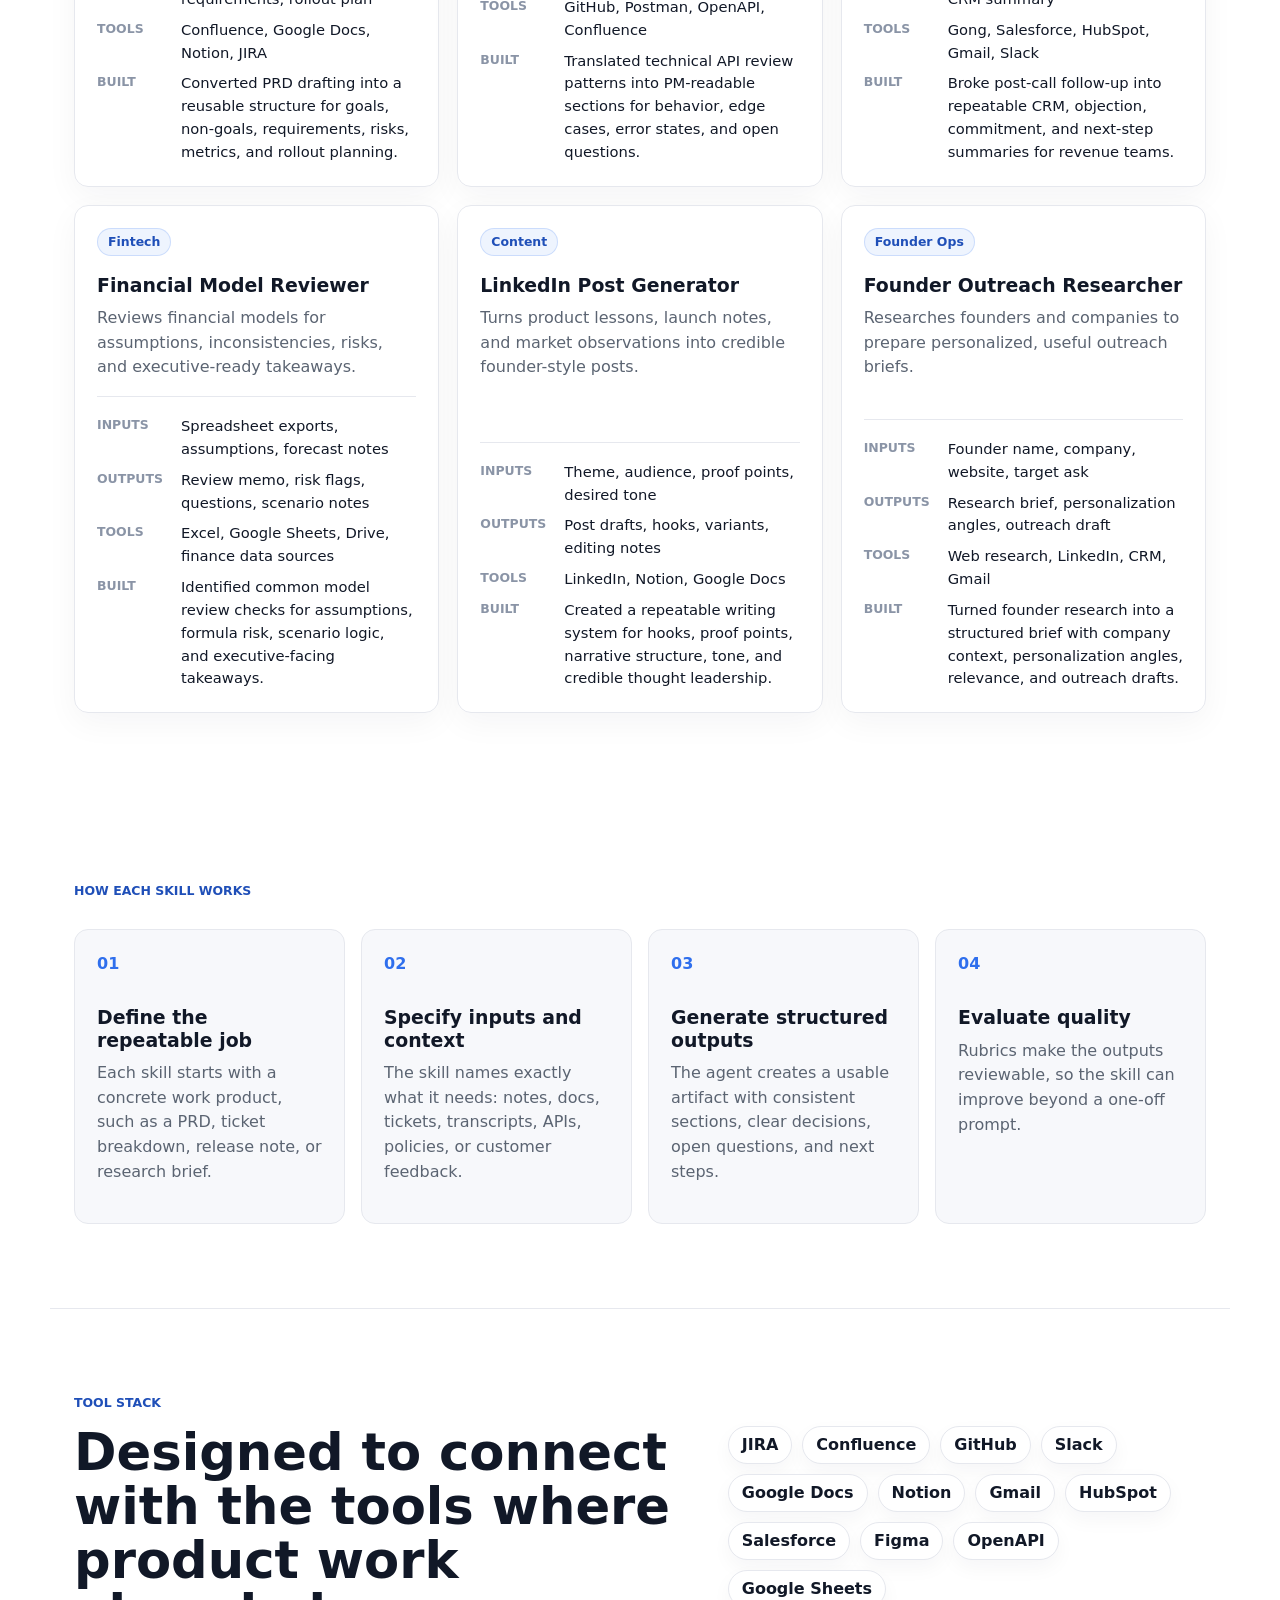
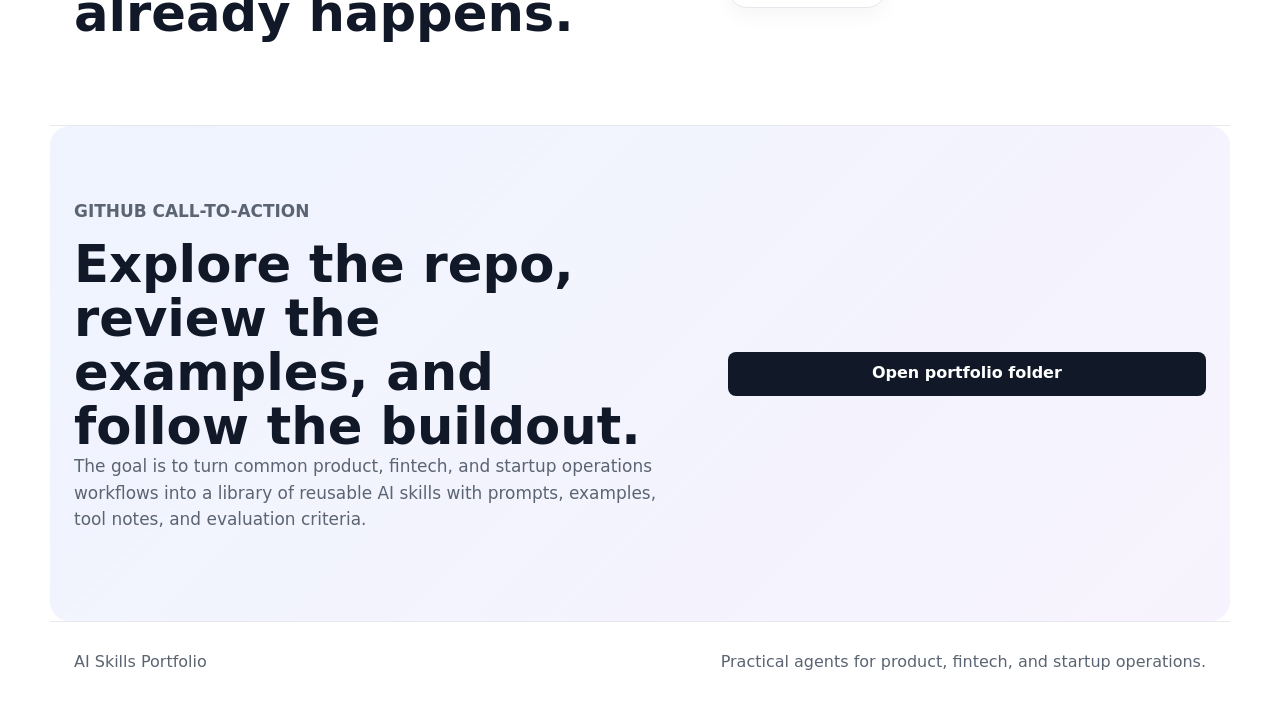
==== commit 86ba10f8: "Add build notes to skill cards" ====
--- a/portfolio-site/index.html
+++ b/portfolio-site/index.html
@@ -101,6 +101,8 @@
             <dd>Internal, customer-facing, and executive release notes</dd>
             <dt>Tools</dt>
             <dd>JIRA, GitHub, Confluence, Slack</dd>
+            <dt>Built</dt>
+            <dd>Mapped the recurring release-note workflow across audiences, then created templates for customer, support, and executive updates.</dd>
           </dl>
         </article>
 
@@ -115,6 +117,8 @@
             <dd>JIRA-ready stories, tasks, dependencies, open questions</dd>
             <dt>Tools</dt>
             <dd>JIRA, Linear, Confluence, Slack</dd>
+            <dt>Built</dt>
+            <dd>Turned backlog grooming patterns into a structured breakdown flow for stories, tasks, acceptance criteria, and blockers.</dd>
           </dl>
         </article>
 
@@ -145,6 +149,8 @@
             <dd>Positioning summary, feature table, risks, opportunities</dd>
             <dt>Tools</dt>
             <dd>Web research, spreadsheets, Notion, Confluence</dd>
+            <dt>Built</dt>
+            <dd>Standardized competitor research into repeatable comparison fields for positioning, features, pricing, and product gaps.</dd>
           </dl>
         </article>
 
@@ -159,6 +165,8 @@
             <dd>Subject lines, email body, short and detailed variants</dd>
             <dt>Tools</dt>
             <dd>Gmail, Outlook, HubSpot, Salesforce</dd>
+            <dt>Built</dt>
+            <dd>Captured common customer communication patterns, then designed prompts for tone, audience, action, and escalation sensitivity.</dd>
           </dl>
         </article>
 
@@ -173,6 +181,8 @@
             <dd>Summary, decisions, action items, follow-up email</dd>
             <dt>Tools</dt>
             <dd>Calendar, Zoom, Slack, JIRA, Confluence</dd>
+            <dt>Built</dt>
+            <dd>Modeled meeting follow-up as a decision extraction task with owners, deadlines, unresolved questions, and next actions.</dd>
           </dl>
         </article>
 
@@ -187,6 +197,8 @@
             <dd>PRD, goals, non-goals, requirements, rollout plan</dd>
             <dt>Tools</dt>
             <dd>Confluence, Google Docs, Notion, JIRA</dd>
+            <dt>Built</dt>
+            <dd>Converted PRD drafting into a reusable structure for goals, non-goals, requirements, risks, metrics, and rollout planning.</dd>
           </dl>
         </article>
 
@@ -201,6 +213,8 @@
             <dd>Behavior summary, edge cases, error states, questions</dd>
             <dt>Tools</dt>
             <dd>GitHub, Postman, OpenAPI, Confluence</dd>
+            <dt>Built</dt>
+            <dd>Translated technical API review patterns into PM-readable sections for behavior, edge cases, error states, and open questions.</dd>
           </dl>
         </article>
 
@@ -215,6 +229,8 @@
             <dd>Follow-up email, action list, CRM summary</dd>
             <dt>Tools</dt>
             <dd>Gong, Salesforce, HubSpot, Gmail, Slack</dd>
+            <dt>Built</dt>
+            <dd>Broke post-call follow-up into repeatable CRM, objection, commitment, and next-step summaries for revenue teams.</dd>
           </dl>
         </article>
 
@@ -229,6 +245,8 @@
             <dd>Review memo, risk flags, questions, scenario notes</dd>
             <dt>Tools</dt>
             <dd>Excel, Google Sheets, Drive, finance data sources</dd>
+            <dt>Built</dt>
+            <dd>Identified common model review checks for assumptions, formula risk, scenario logic, and executive-facing takeaways.</dd>
           </dl>
         </article>
 
@@ -243,6 +261,8 @@
             <dd>Post drafts, hooks, variants, editing notes</dd>
             <dt>Tools</dt>
             <dd>LinkedIn, Notion, Google Docs</dd>
+            <dt>Built</dt>
+            <dd>Created a repeatable writing system for hooks, proof points, narrative structure, tone, and credible thought leadership.</dd>
           </dl>
         </article>
 
@@ -257,6 +277,8 @@
             <dd>Research brief, personalization angles, outreach draft</dd>
             <dt>Tools</dt>
             <dd>Web research, LinkedIn, CRM, Gmail</dd>
+            <dt>Built</dt>
+            <dd>Turned founder research into a structured brief with company context, personalization angles, relevance, and outreach drafts.</dd>
           </dl>
         </article>
       </div>
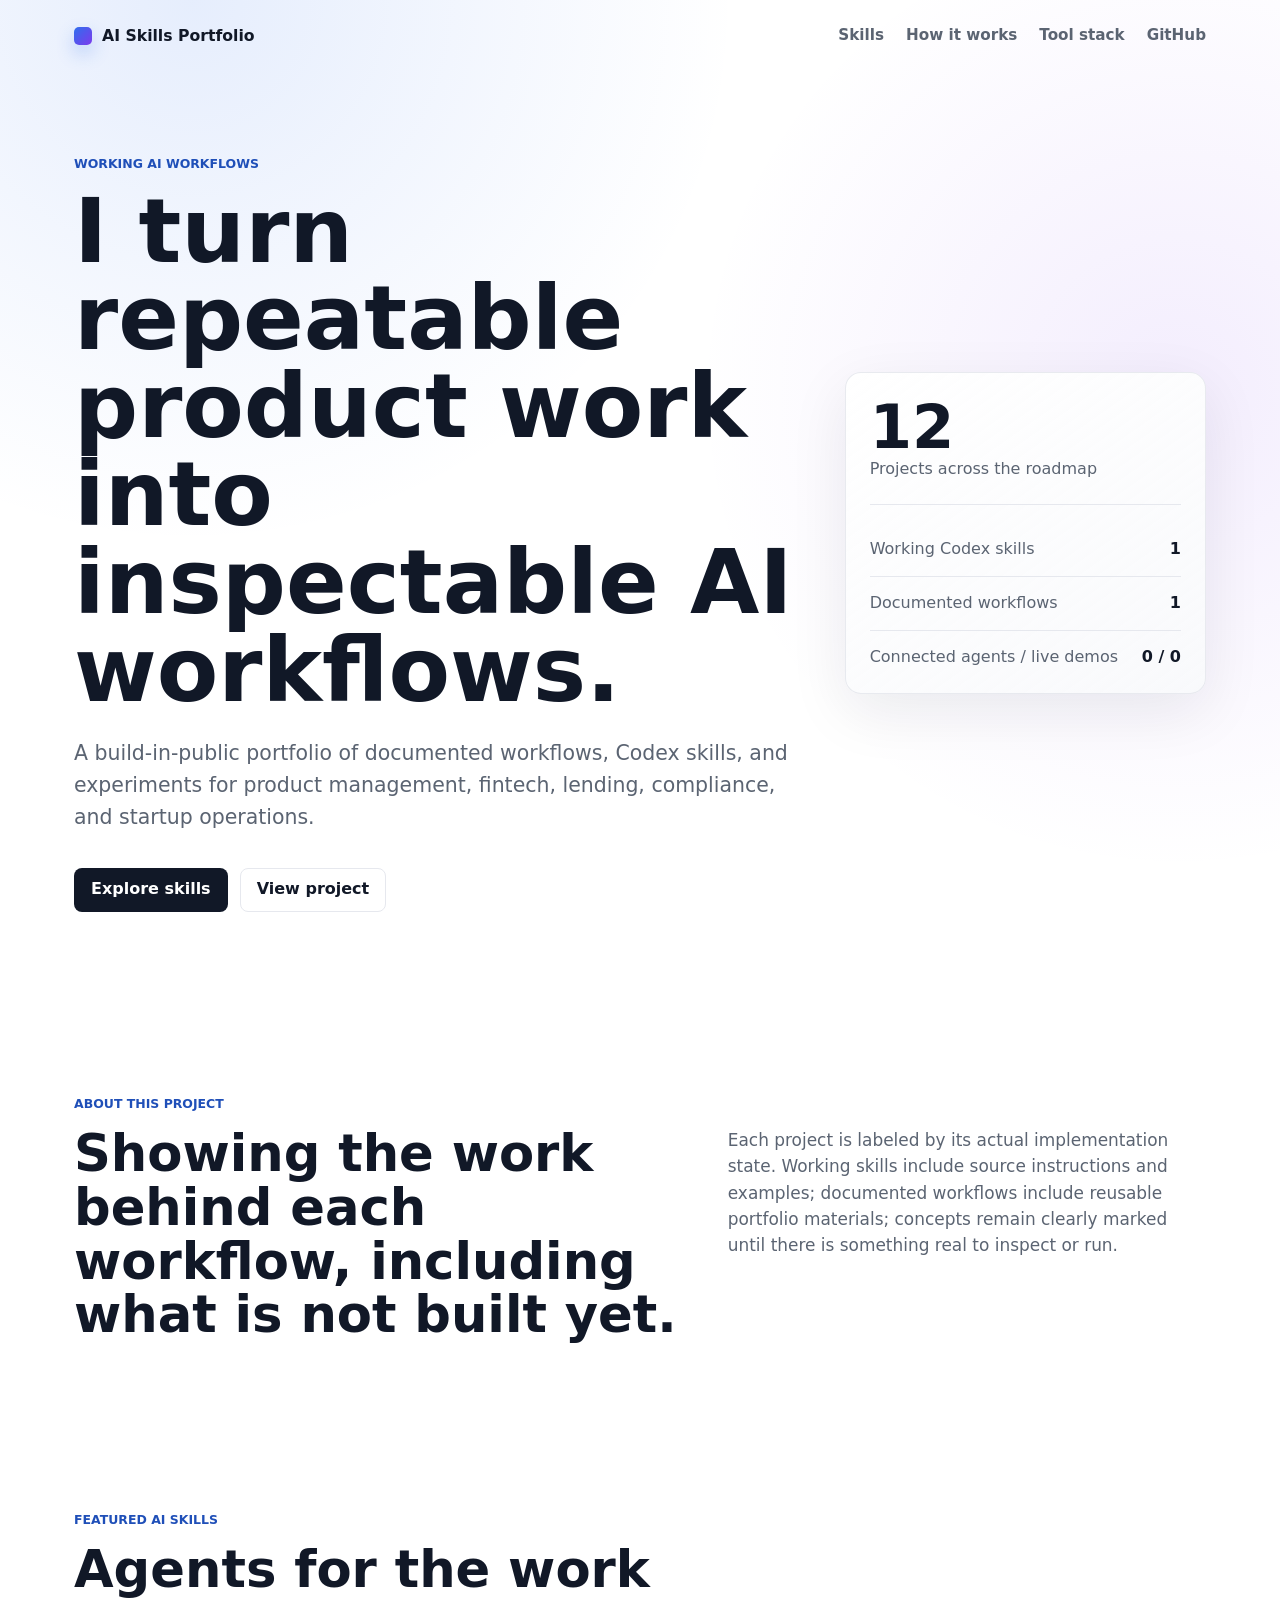
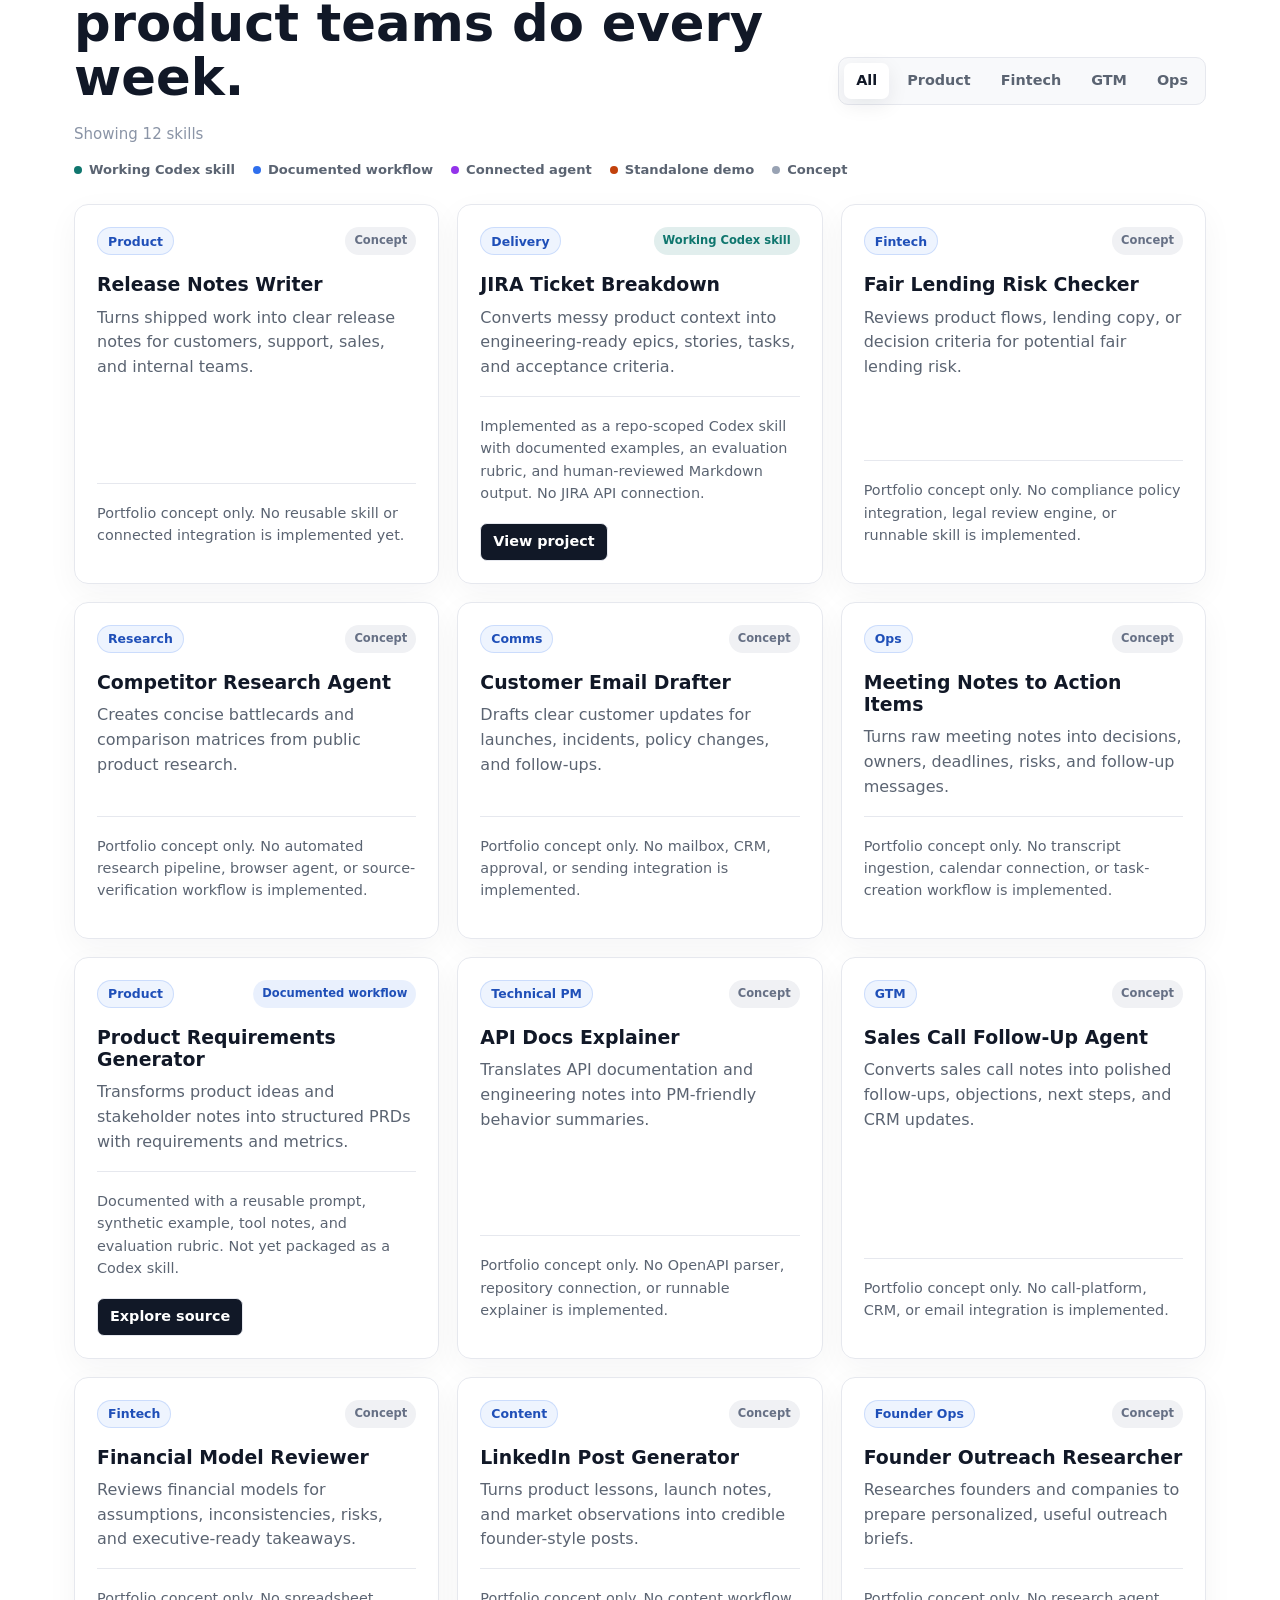
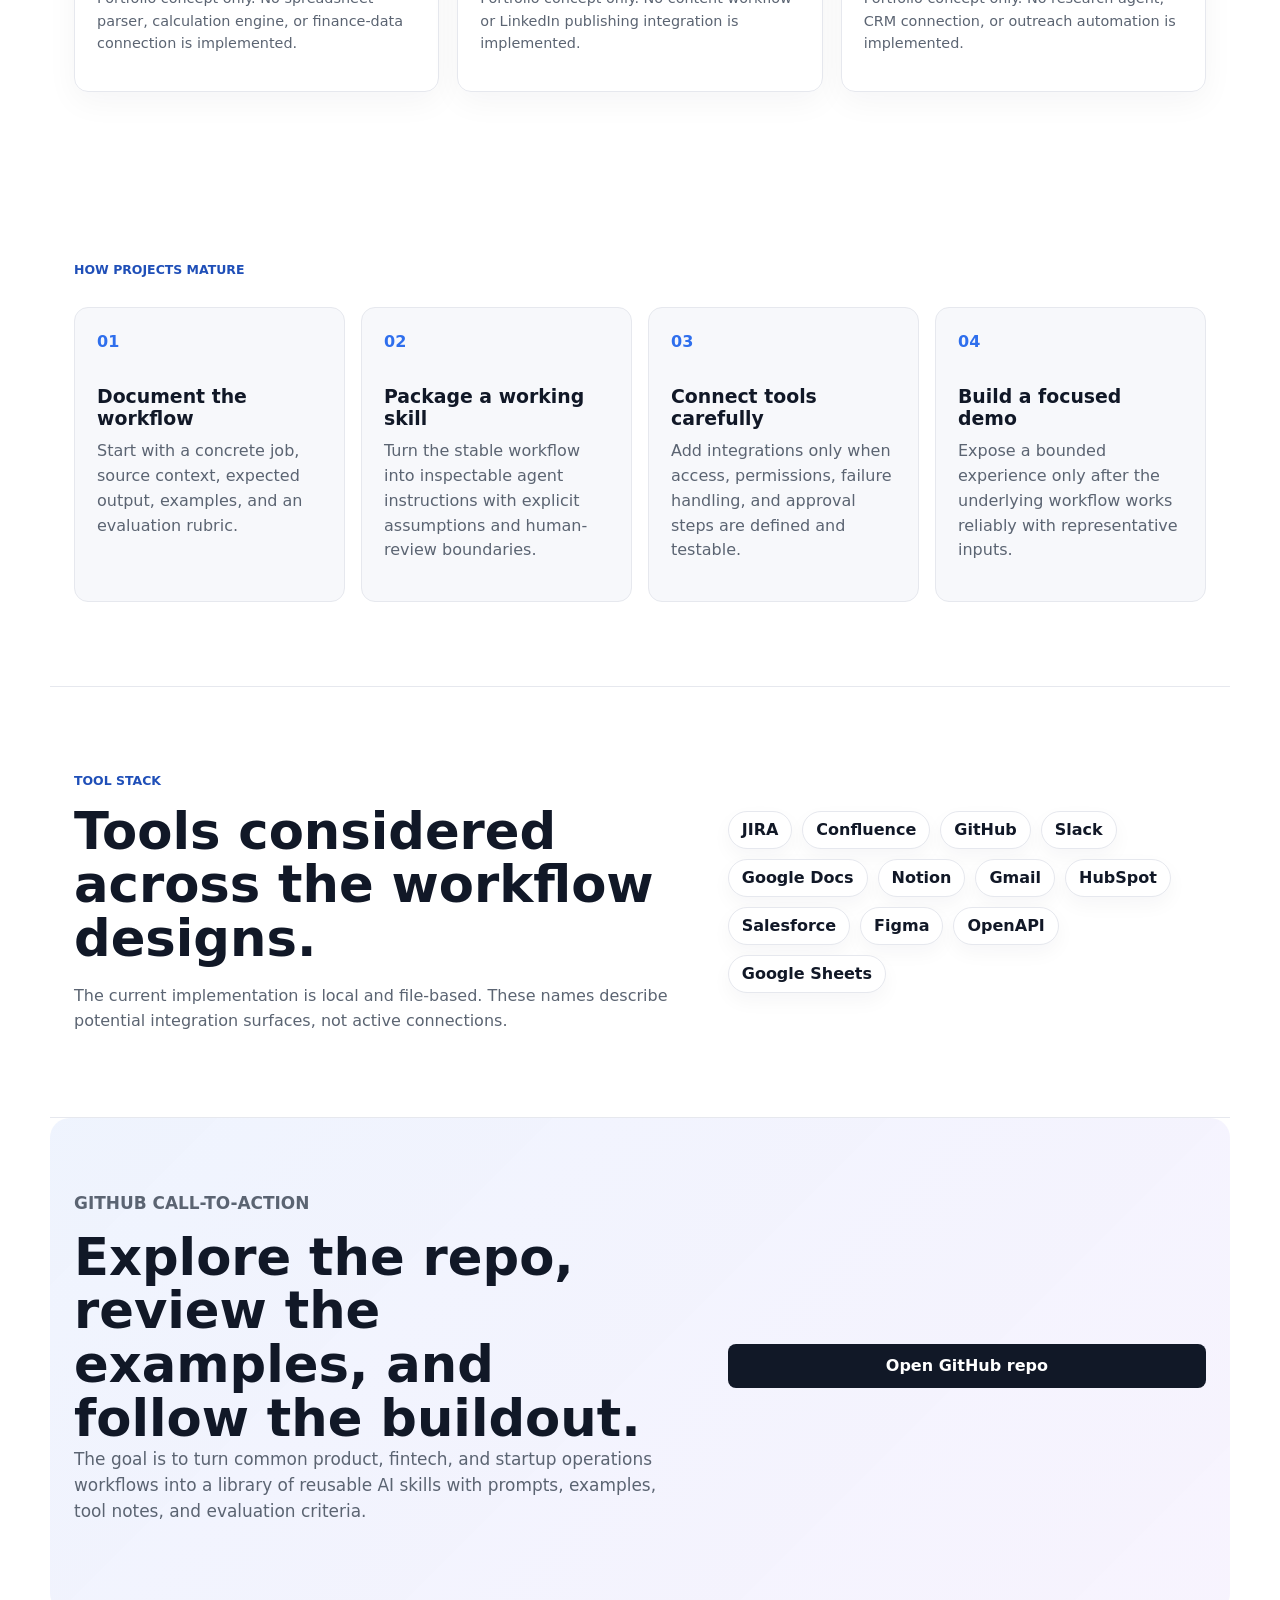
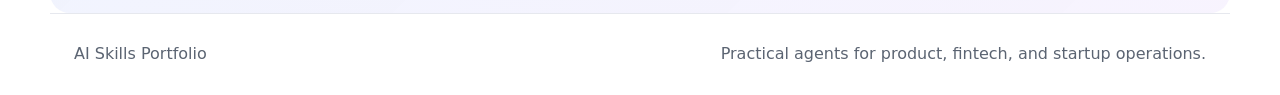
==== commit 6e8ff881: "Add working workflow project pages" ====
--- a/portfolio-site/index.html
+++ b/portfolio-site/index.html
@@ -4,7 +4,7 @@
   <meta charset="UTF-8">
   <meta name="viewport" content="width=device-width, initial-scale=1.0">
   <title>AI Skills Portfolio</title>
-  <meta name="description" content="A portfolio of reusable AI skills for product, fintech, and startup operations.">
+  <meta name="description" content="Working AI workflows, Codex skills, and product operations experiments for product, fintech, and startup teams.">
   <link rel="stylesheet" href="styles.css">
 </head>
 <body>
@@ -24,11 +24,11 @@
 
     <section class="hero">
       <div class="hero-copy">
-        <p class="eyebrow">Product-led AI systems</p>
-        <h1>I build practical AI skills for product, fintech, and startup operations.</h1>
+        <p class="eyebrow">Working AI workflows</p>
+        <h1>I turn repeatable product work into inspectable AI workflows.</h1>
         <p class="subtitle">
-          A portfolio of reusable agents that turn messy work into structured outputs: PRDs,
-          release notes, JIRA stories, compliance checklists, founder research, and more.
+          A build-in-public portfolio of documented workflows, Codex skills, and experiments for
+          product management, fintech, lending, compliance, and startup operations.
         </p>
         <div class="hero-actions">
           <a class="button primary" href="#skills">Explore skills</a>
@@ -39,19 +39,19 @@
       <aside class="hero-panel" aria-label="Portfolio summary">
         <div class="panel-stat">
           <span>12</span>
-          <p>Reusable AI skill concepts</p>
+          <p>Projects across the roadmap</p>
         </div>
         <div class="panel-row">
-          <span>Current focus</span>
-          <strong>Product operations</strong>
+          <span>Working Codex skills</span>
+          <strong>1</strong>
         </div>
         <div class="panel-row">
-          <span>Strongest domains</span>
-          <strong>Fintech, AI, SaaS</strong>
+          <span>Documented workflows</span>
+          <strong>1</strong>
         </div>
         <div class="panel-row">
-          <span>Outputs</span>
-          <strong>Docs, tickets, summaries</strong>
+          <span>Connected agents / live demos</span>
+          <strong>0 / 0</strong>
         </div>
       </aside>
     </section>
@@ -61,11 +61,11 @@
     <section class="section intro" id="about">
       <p class="eyebrow">About this project</p>
       <div class="split">
-        <h2>A practical portfolio of AI workflows, not prompt gimmicks.</h2>
+        <h2>Showing the work behind each workflow, including what is not built yet.</h2>
         <p>
-          This project showcases reusable skills that package product judgment into repeatable
-          workflows. Each skill defines the task, required inputs, expected outputs, tool
-          connections, and quality standards needed to make AI useful in real operating teams.
+          Each project is labeled by its actual implementation state. Working skills include source
+          instructions and examples; documented workflows include reusable portfolio materials;
+          concepts remain clearly marked until there is something real to inspect or run.
         </p>
       </div>
     </section>
@@ -89,223 +89,161 @@
         Showing <span id="visible-count">12</span> skills
       </div>
 
+      <div class="status-legend" aria-label="Implementation status legend">
+        <span><i class="status-dot status-skill"></i> Working Codex skill</span>
+        <span><i class="status-dot status-documented"></i> Documented workflow</span>
+        <span><i class="status-dot status-connected"></i> Connected agent</span>
+        <span><i class="status-dot status-demo"></i> Standalone demo</span>
+        <span><i class="status-dot status-concept"></i> Concept</span>
+      </div>
+
       <div class="skill-grid">
         <article class="skill-card" data-category="product">
-          <span class="tag">Product</span>
+          <div class="card-meta">
+            <span class="tag">Product</span>
+            <span class="status-badge status-concept">Concept</span>
+          </div>
           <h3>Release Notes Writer</h3>
           <p>Turns shipped work into clear release notes for customers, support, sales, and internal teams.</p>
-          <dl>
-            <dt>Inputs</dt>
-            <dd>JIRA tickets, PR summaries, feature descriptions</dd>
-            <dt>Outputs</dt>
-            <dd>Internal, customer-facing, and executive release notes</dd>
-            <dt>Tools</dt>
-            <dd>JIRA, GitHub, Confluence, Slack</dd>
-            <dt>Built</dt>
-            <dd>Mapped the recurring release-note workflow across audiences, then created templates for customer, support, and executive updates.</dd>
-          </dl>
+          <p class="implementation-note">Portfolio concept only. No reusable skill or connected integration is implemented yet.</p>
         </article>
 
         <article class="skill-card" data-category="product operations">
-          <span class="tag">Delivery</span>
-          <h3>JIRA Ticket Breakdown Agent</h3>
+          <div class="card-meta">
+            <span class="tag">Delivery</span>
+            <span class="status-badge status-skill">Working Codex skill</span>
+          </div>
+          <h3>JIRA Ticket Breakdown</h3>
           <p>Converts messy product context into engineering-ready epics, stories, tasks, and acceptance criteria.</p>
-          <dl>
-            <dt>Inputs</dt>
-            <dd>PRDs, meeting notes, stakeholder requests, API notes</dd>
-            <dt>Outputs</dt>
-            <dd>JIRA-ready stories, tasks, dependencies, open questions</dd>
-            <dt>Tools</dt>
-            <dd>JIRA, Linear, Confluence, Slack</dd>
-            <dt>Built</dt>
-            <dd>Turned backlog grooming patterns into a structured breakdown flow for stories, tasks, acceptance criteria, and blockers.</dd>
-          </dl>
+          <p class="implementation-note">Implemented as a repo-scoped Codex skill with documented examples, an evaluation rubric, and human-reviewed Markdown output. No JIRA API connection.</p>
+          <a class="card-action" href="projects/jira-ticket-breakdown.html">View project</a>
         </article>
 
         <article class="skill-card" data-category="fintech operations">
-          <span class="tag">Fintech</span>
+          <div class="card-meta">
+            <span class="tag">Fintech</span>
+            <span class="status-badge status-concept">Concept</span>
+          </div>
           <h3>Fair Lending Risk Checker</h3>
           <p>Reviews product flows, lending copy, or decision criteria for potential fair lending risk.</p>
-          <dl>
-            <dt>Inputs</dt>
-            <dd>PRDs, customer-facing copy, decision rules, training material</dd>
-            <dt>Outputs</dt>
-            <dd>Risk flags, safer language, compliance questions, PM checklist</dd>
-            <dt>Tools</dt>
-            <dd>Confluence, JIRA, policy docs, Google Docs, Slack</dd>
-            <dt>Built</dt>
-            <dd>Identified repeatable compliance review patterns, then turned them into structured instructions and output formats.</dd>
-          </dl>
+          <p class="implementation-note">Portfolio concept only. No compliance policy integration, legal review engine, or runnable skill is implemented.</p>
         </article>
 
         <article class="skill-card" data-category="product go-to-market">
-          <span class="tag">Research</span>
+          <div class="card-meta">
+            <span class="tag">Research</span>
+            <span class="status-badge status-concept">Concept</span>
+          </div>
           <h3>Competitor Research Agent</h3>
           <p>Creates concise battlecards and comparison matrices from public product research.</p>
-          <dl>
-            <dt>Inputs</dt>
-            <dd>Company names, URLs, product pages, pricing pages</dd>
-            <dt>Outputs</dt>
-            <dd>Positioning summary, feature table, risks, opportunities</dd>
-            <dt>Tools</dt>
-            <dd>Web research, spreadsheets, Notion, Confluence</dd>
-            <dt>Built</dt>
-            <dd>Standardized competitor research into repeatable comparison fields for positioning, features, pricing, and product gaps.</dd>
-          </dl>
+          <p class="implementation-note">Portfolio concept only. No automated research pipeline, browser agent, or source-verification workflow is implemented.</p>
         </article>
 
         <article class="skill-card" data-category="operations go-to-market">
-          <span class="tag">Comms</span>
+          <div class="card-meta">
+            <span class="tag">Comms</span>
+            <span class="status-badge status-concept">Concept</span>
+          </div>
           <h3>Customer Email Drafter</h3>
           <p>Drafts clear customer updates for launches, incidents, policy changes, and follow-ups.</p>
-          <dl>
-            <dt>Inputs</dt>
-            <dd>Audience, context, decision, desired action, tone</dd>
-            <dt>Outputs</dt>
-            <dd>Subject lines, email body, short and detailed variants</dd>
-            <dt>Tools</dt>
-            <dd>Gmail, Outlook, HubSpot, Salesforce</dd>
-            <dt>Built</dt>
-            <dd>Captured common customer communication patterns, then designed prompts for tone, audience, action, and escalation sensitivity.</dd>
-          </dl>
+          <p class="implementation-note">Portfolio concept only. No mailbox, CRM, approval, or sending integration is implemented.</p>
         </article>
 
         <article class="skill-card" data-category="operations product">
-          <span class="tag">Ops</span>
+          <div class="card-meta">
+            <span class="tag">Ops</span>
+            <span class="status-badge status-concept">Concept</span>
+          </div>
           <h3>Meeting Notes to Action Items</h3>
           <p>Turns raw meeting notes into decisions, owners, deadlines, risks, and follow-up messages.</p>
-          <dl>
-            <dt>Inputs</dt>
-            <dd>Meeting notes, transcript, attendee list, agenda</dd>
-            <dt>Outputs</dt>
-            <dd>Summary, decisions, action items, follow-up email</dd>
-            <dt>Tools</dt>
-            <dd>Calendar, Zoom, Slack, JIRA, Confluence</dd>
-            <dt>Built</dt>
-            <dd>Modeled meeting follow-up as a decision extraction task with owners, deadlines, unresolved questions, and next actions.</dd>
-          </dl>
+          <p class="implementation-note">Portfolio concept only. No transcript ingestion, calendar connection, or task-creation workflow is implemented.</p>
         </article>
 
         <article class="skill-card" data-category="product">
-          <span class="tag">Product</span>
+          <div class="card-meta">
+            <span class="tag">Product</span>
+            <span class="status-badge status-documented">Documented workflow</span>
+          </div>
           <h3>Product Requirements Generator</h3>
           <p>Transforms product ideas and stakeholder notes into structured PRDs with requirements and metrics.</p>
-          <dl>
-            <dt>Inputs</dt>
-            <dd>Feature ideas, research notes, constraints, goals</dd>
-            <dt>Outputs</dt>
-            <dd>PRD, goals, non-goals, requirements, rollout plan</dd>
-            <dt>Tools</dt>
-            <dd>Confluence, Google Docs, Notion, JIRA</dd>
-            <dt>Built</dt>
-            <dd>Converted PRD drafting into a reusable structure for goals, non-goals, requirements, risks, metrics, and rollout planning.</dd>
-          </dl>
+          <p class="implementation-note">Documented with a reusable prompt, synthetic example, tool notes, and evaluation rubric. Not yet packaged as a Codex skill.</p>
+          <a class="card-action" href="https://github.com/elspringer70/ai-skills-portfolio/tree/main/skills/prd-drafting-agent">Explore source</a>
         </article>
 
         <article class="skill-card" data-category="product fintech">
-          <span class="tag">Technical PM</span>
+          <div class="card-meta">
+            <span class="tag">Technical PM</span>
+            <span class="status-badge status-concept">Concept</span>
+          </div>
           <h3>API Docs Explainer</h3>
           <p>Translates API documentation and engineering notes into PM-friendly behavior summaries.</p>
-          <dl>
-            <dt>Inputs</dt>
-            <dd>OpenAPI specs, endpoint docs, Slack threads</dd>
-            <dt>Outputs</dt>
-            <dd>Behavior summary, edge cases, error states, questions</dd>
-            <dt>Tools</dt>
-            <dd>GitHub, Postman, OpenAPI, Confluence</dd>
-            <dt>Built</dt>
-            <dd>Translated technical API review patterns into PM-readable sections for behavior, edge cases, error states, and open questions.</dd>
-          </dl>
+          <p class="implementation-note">Portfolio concept only. No OpenAPI parser, repository connection, or runnable explainer is implemented.</p>
         </article>
 
         <article class="skill-card" data-category="go-to-market operations">
-          <span class="tag">GTM</span>
+          <div class="card-meta">
+            <span class="tag">GTM</span>
+            <span class="status-badge status-concept">Concept</span>
+          </div>
           <h3>Sales Call Follow-Up Agent</h3>
           <p>Converts sales call notes into polished follow-ups, objections, next steps, and CRM updates.</p>
-          <dl>
-            <dt>Inputs</dt>
-            <dd>Call transcript, account context, objections, next steps</dd>
-            <dt>Outputs</dt>
-            <dd>Follow-up email, action list, CRM summary</dd>
-            <dt>Tools</dt>
-            <dd>Gong, Salesforce, HubSpot, Gmail, Slack</dd>
-            <dt>Built</dt>
-            <dd>Broke post-call follow-up into repeatable CRM, objection, commitment, and next-step summaries for revenue teams.</dd>
-          </dl>
+          <p class="implementation-note">Portfolio concept only. No call-platform, CRM, or email integration is implemented.</p>
         </article>
 
         <article class="skill-card" data-category="fintech">
-          <span class="tag">Fintech</span>
+          <div class="card-meta">
+            <span class="tag">Fintech</span>
+            <span class="status-badge status-concept">Concept</span>
+          </div>
           <h3>Financial Model Reviewer</h3>
           <p>Reviews financial models for assumptions, inconsistencies, risks, and executive-ready takeaways.</p>
-          <dl>
-            <dt>Inputs</dt>
-            <dd>Spreadsheet exports, assumptions, forecast notes</dd>
-            <dt>Outputs</dt>
-            <dd>Review memo, risk flags, questions, scenario notes</dd>
-            <dt>Tools</dt>
-            <dd>Excel, Google Sheets, Drive, finance data sources</dd>
-            <dt>Built</dt>
-            <dd>Identified common model review checks for assumptions, formula risk, scenario logic, and executive-facing takeaways.</dd>
-          </dl>
+          <p class="implementation-note">Portfolio concept only. No spreadsheet parser, calculation engine, or finance-data connection is implemented.</p>
         </article>
 
         <article class="skill-card" data-category="go-to-market">
-          <span class="tag">Content</span>
+          <div class="card-meta">
+            <span class="tag">Content</span>
+            <span class="status-badge status-concept">Concept</span>
+          </div>
           <h3>LinkedIn Post Generator</h3>
           <p>Turns product lessons, launch notes, and market observations into credible founder-style posts.</p>
-          <dl>
-            <dt>Inputs</dt>
-            <dd>Theme, audience, proof points, desired tone</dd>
-            <dt>Outputs</dt>
-            <dd>Post drafts, hooks, variants, editing notes</dd>
-            <dt>Tools</dt>
-            <dd>LinkedIn, Notion, Google Docs</dd>
-            <dt>Built</dt>
-            <dd>Created a repeatable writing system for hooks, proof points, narrative structure, tone, and credible thought leadership.</dd>
-          </dl>
+          <p class="implementation-note">Portfolio concept only. No content workflow or LinkedIn publishing integration is implemented.</p>
         </article>
 
         <article class="skill-card" data-category="go-to-market operations">
-          <span class="tag">Founder Ops</span>
+          <div class="card-meta">
+            <span class="tag">Founder Ops</span>
+            <span class="status-badge status-concept">Concept</span>
+          </div>
           <h3>Founder Outreach Researcher</h3>
           <p>Researches founders and companies to prepare personalized, useful outreach briefs.</p>
-          <dl>
-            <dt>Inputs</dt>
-            <dd>Founder name, company, website, target ask</dd>
-            <dt>Outputs</dt>
-            <dd>Research brief, personalization angles, outreach draft</dd>
-            <dt>Tools</dt>
-            <dd>Web research, LinkedIn, CRM, Gmail</dd>
-            <dt>Built</dt>
-            <dd>Turned founder research into a structured brief with company context, personalization angles, relevance, and outreach drafts.</dd>
-          </dl>
+          <p class="implementation-note">Portfolio concept only. No research agent, CRM connection, or outreach automation is implemented.</p>
         </article>
       </div>
     </section>
 
     <section class="section" id="how-it-works">
-      <p class="eyebrow">How each skill works</p>
+      <p class="eyebrow">How projects mature</p>
       <div class="process-grid">
         <div class="process-step">
           <span>01</span>
-          <h3>Define the repeatable job</h3>
-          <p>Each skill starts with a concrete work product, such as a PRD, ticket breakdown, release note, or research brief.</p>
+          <h3>Document the workflow</h3>
+          <p>Start with a concrete job, source context, expected output, examples, and an evaluation rubric.</p>
         </div>
         <div class="process-step">
           <span>02</span>
-          <h3>Specify inputs and context</h3>
-          <p>The skill names exactly what it needs: notes, docs, tickets, transcripts, APIs, policies, or customer feedback.</p>
+          <h3>Package a working skill</h3>
+          <p>Turn the stable workflow into inspectable agent instructions with explicit assumptions and human-review boundaries.</p>
         </div>
         <div class="process-step">
           <span>03</span>
-          <h3>Generate structured outputs</h3>
-          <p>The agent creates a usable artifact with consistent sections, clear decisions, open questions, and next steps.</p>
+          <h3>Connect tools carefully</h3>
+          <p>Add integrations only when access, permissions, failure handling, and approval steps are defined and testable.</p>
         </div>
         <div class="process-step">
           <span>04</span>
-          <h3>Evaluate quality</h3>
-          <p>Rubrics make the outputs reviewable, so the skill can improve beyond a one-off prompt.</p>
+          <h3>Build a focused demo</h3>
+          <p>Expose a bounded experience only after the underlying workflow works reliably with representative inputs.</p>
         </div>
       </div>
     </section>
@@ -313,7 +251,8 @@
     <section class="section stack-section" id="stack">
       <div>
         <p class="eyebrow">Tool stack</p>
-        <h2>Designed to connect with the tools where product work already happens.</h2>
+        <h2>Tools considered across the workflow designs.</h2>
+        <p class="stack-note">The current implementation is local and file-based. These names describe potential integration surfaces, not active connections.</p>
       </div>
       <div class="tool-grid">
         <span>JIRA</span>
@@ -340,7 +279,7 @@
           library of reusable AI skills with prompts, examples, tool notes, and evaluation criteria.
         </p>
       </div>
-      <a class="button primary dark" href="../" aria-label="Open portfolio folder">Open portfolio folder</a>
+      <a class="button primary dark" href="https://github.com/elspringer70/ai-skills-portfolio" aria-label="Open the AI skills portfolio on GitHub">Open GitHub repo</a>
     </section>
   </main>
 
--- a/portfolio-site/styles.css
+++ b/portfolio-site/styles.css
@@ -279,9 +279,70 @@
 }
 
 .skill-count {
-  margin-bottom: 22px;
+  margin-bottom: 14px;
   color: var(--subtle);
   font-size: 0.94rem;
+}
+
+.status-legend {
+  display: flex;
+  flex-wrap: wrap;
+  gap: 10px 18px;
+  margin-bottom: 24px;
+  color: var(--muted);
+  font-size: 0.82rem;
+  font-weight: 700;
+}
+
+.status-legend span {
+  display: inline-flex;
+  align-items: center;
+  gap: 7px;
+}
+
+.status-dot {
+  width: 8px;
+  height: 8px;
+  border-radius: 50%;
+  background: var(--subtle);
+}
+
+.status-dot.status-skill,
+.status-badge.status-skill {
+  background: rgba(15, 118, 110, 0.12);
+  color: var(--green);
+}
+
+.status-dot.status-skill {
+  background: var(--green);
+}
+
+.status-dot.status-documented,
+.status-badge.status-documented {
+  background: rgba(47, 111, 237, 0.1);
+  color: var(--blue-dark);
+}
+
+.status-dot.status-documented {
+  background: var(--blue);
+}
+
+.status-dot.status-connected {
+  background: #9333ea;
+}
+
+.status-dot.status-demo {
+  background: #c2410c;
+}
+
+.status-dot.status-concept,
+.status-badge.status-concept {
+  background: #f0f1f4;
+  color: #667085;
+}
+
+.status-dot.status-concept {
+  background: #98a2b3;
 }
 
 .skill-grid {
@@ -292,7 +353,7 @@
 
 .skill-card {
   display: flex;
-  min-height: 390px;
+  min-height: 300px;
   flex-direction: column;
   padding: 22px;
   border: 1px solid var(--line);
@@ -327,6 +388,29 @@
   font-weight: 820;
 }
 
+.card-meta {
+  display: flex;
+  align-items: flex-start;
+  justify-content: space-between;
+  gap: 10px;
+  margin-bottom: 18px;
+}
+
+.card-meta .tag {
+  margin-bottom: 0;
+}
+
+.status-badge {
+  display: inline-flex;
+  align-items: center;
+  min-height: 28px;
+  padding: 0 9px;
+  border-radius: 999px;
+  font-size: 0.72rem;
+  font-weight: 820;
+  text-align: center;
+}
+
 .skill-card h3,
 .process-step h3 {
   margin-bottom: 10px;
@@ -337,6 +421,32 @@
 .skill-card p,
 .process-step p {
   color: var(--muted);
+}
+
+.implementation-note {
+  margin-top: auto;
+  padding-top: 18px;
+  border-top: 1px solid var(--line);
+  font-size: 0.9rem;
+}
+
+.card-action {
+  display: inline-flex;
+  align-items: center;
+  align-self: flex-start;
+  min-height: 38px;
+  padding: 0 12px;
+  margin-top: 4px;
+  border: 1px solid var(--line);
+  border-radius: 7px;
+  background: var(--ink);
+  color: #ffffff;
+  font-size: 0.9rem;
+  font-weight: 780;
+}
+
+.card-action:hover {
+  background: #293241;
 }
 
 .skill-card dl {
@@ -388,6 +498,11 @@
   border-bottom: 1px solid var(--line);
 }
 
+.stack-note {
+  margin: 18px 0 0;
+  color: var(--muted);
+}
+
 .tool-grid {
   flex-wrap: wrap;
   gap: 10px;
@@ -429,11 +544,321 @@
   margin: 0;
 }
 
+/* Project detail page */
+
+.project-page {
+  background:
+    radial-gradient(circle at 10% 0%, rgba(47, 111, 237, 0.1), transparent 30rem),
+    var(--bg);
+}
+
+.project-header {
+  max-width: 1180px;
+  margin: 0 auto;
+  padding: 0 24px;
+}
+
+.project-hero {
+  padding-top: 58px;
+  padding-bottom: 72px;
+}
+
+.back-link {
+  display: inline-flex;
+  margin-bottom: 34px;
+  color: var(--blue-dark);
+  font-size: 0.9rem;
+  font-weight: 780;
+}
+
+.project-hero-grid {
+  display: grid;
+  grid-template-columns: minmax(0, 1.1fr) minmax(300px, 0.55fr);
+  gap: 54px;
+  align-items: center;
+}
+
+.project-meta {
+  justify-content: flex-start;
+  margin-bottom: 20px;
+}
+
+.project-hero h1 {
+  max-width: 760px;
+  font-size: clamp(3rem, 7vw, 5.6rem);
+}
+
+.fact-panel {
+  padding: 22px;
+  border: 1px solid var(--line);
+  border-radius: 14px;
+  background: rgba(255, 255, 255, 0.88);
+  box-shadow: var(--shadow);
+}
+
+.fact-row {
+  display: flex;
+  justify-content: space-between;
+  gap: 20px;
+  padding: 13px 0;
+  border-bottom: 1px solid var(--line);
+}
+
+.fact-row:first-child {
+  padding-top: 0;
+}
+
+.fact-row:last-child {
+  padding-bottom: 0;
+  border-bottom: 0;
+}
+
+.fact-row span {
+  color: var(--muted);
+}
+
+.fact-row strong {
+  text-align: right;
+}
+
+.truth-callout {
+  display: grid;
+  grid-template-columns: 180px minmax(0, 1fr);
+  gap: 22px;
+  margin-top: 46px;
+  padding: 20px 22px;
+  border: 1px solid rgba(15, 118, 110, 0.22);
+  border-radius: 10px;
+  background: rgba(15, 118, 110, 0.06);
+}
+
+.truth-callout p {
+  margin: 0;
+  color: var(--muted);
+}
+
+.project-section {
+  border-top: 1px solid var(--line);
+}
+
+.project-heading > p {
+  max-width: 420px;
+  margin: 0;
+  color: var(--muted);
+}
+
+.demo-shell {
+  overflow: hidden;
+  margin-top: 30px;
+  border: 1px solid var(--line);
+  border-radius: 14px;
+  background: #ffffff;
+  box-shadow: 0 14px 42px rgba(17, 24, 39, 0.06);
+}
+
+.demo-tabs {
+  display: flex;
+  gap: 4px;
+  padding: 8px;
+  border-bottom: 1px solid var(--line);
+  background: var(--soft-bg);
+}
+
+.demo-tab {
+  min-height: 38px;
+  padding: 0 13px;
+  border: 0;
+  border-radius: 7px;
+  background: transparent;
+  color: var(--muted);
+  font: inherit;
+  font-weight: 780;
+  cursor: pointer;
+}
+
+.demo-tab.active {
+  background: #ffffff;
+  color: var(--ink);
+  box-shadow: 0 5px 16px rgba(17, 24, 39, 0.08);
+}
+
+.demo-panel {
+  padding: 0 26px 28px;
+}
+
+.code-heading {
+  display: flex;
+  align-items: center;
+  justify-content: space-between;
+  gap: 20px;
+  padding: 16px 0;
+  border-bottom: 1px solid var(--line);
+  color: var(--muted);
+  font-size: 0.86rem;
+  font-weight: 720;
+}
+
+.code-heading a {
+  color: var(--blue-dark);
+}
+
+.document-preview {
+  max-width: 820px;
+  padding-top: 28px;
+}
+
+.document-preview h3 {
+  font-size: 1.35rem;
+}
+
+.document-preview h4 {
+  margin: 24px 0 8px;
+}
+
+.document-preview p,
+.document-preview li {
+  color: var(--muted);
+}
+
+.document-preview code,
+.project-cta code {
+  padding: 2px 5px;
+  border-radius: 4px;
+  background: #eef1f5;
+  color: var(--ink);
+}
+
+.secondary-example,
+.project-cta {
+  display: flex;
+  align-items: center;
+  justify-content: space-between;
+  gap: 28px;
+  margin-top: 22px;
+  padding: 24px;
+  border: 1px solid var(--line);
+  border-radius: 12px;
+  background: var(--soft-bg);
+}
+
+.secondary-example h3,
+.secondary-example p,
+.project-cta p {
+  margin-bottom: 8px;
+}
+
+.secondary-example p,
+.project-cta p {
+  color: var(--muted);
+}
+
+.workflow-list {
+  margin-top: 34px;
+  border-top: 1px solid var(--line);
+}
+
+.workflow-item {
+  display: grid;
+  grid-template-columns: 64px minmax(0, 1fr);
+  gap: 22px;
+  padding: 24px 0;
+  border-bottom: 1px solid var(--line);
+}
+
+.workflow-item > span {
+  color: var(--blue);
+  font-weight: 850;
+}
+
+.workflow-item h3 {
+  margin-bottom: 6px;
+}
+
+.workflow-item p {
+  max-width: 760px;
+  margin: 0;
+  color: var(--muted);
+}
+
+.implementation-grid,
+.source-grid,
+.learning-grid {
+  display: grid;
+  grid-template-columns: repeat(2, minmax(0, 1fr));
+  gap: 16px;
+  margin-top: 32px;
+}
+
+.implementation-grid article,
+.learning-grid article {
+  padding: 22px;
+  border: 1px solid var(--line);
+  border-radius: 12px;
+  background: var(--soft-bg);
+}
+
+.implementation-grid p,
+.learning-grid p {
+  margin: 0;
+  color: var(--muted);
+}
+
+.source-grid a {
+  display: flex;
+  min-height: 185px;
+  flex-direction: column;
+  padding: 22px;
+  border: 1px solid var(--line);
+  border-radius: 12px;
+  background: #ffffff;
+  transition: transform 160ms ease, box-shadow 160ms ease, border-color 160ms ease;
+}
+
+.source-grid a:hover {
+  transform: translateY(-2px);
+  border-color: rgba(47, 111, 237, 0.3);
+  box-shadow: 0 14px 34px rgba(17, 24, 39, 0.07);
+}
+
+.source-grid span,
+.learning-grid span {
+  margin-bottom: 16px;
+  color: var(--blue-dark);
+  font-size: 0.78rem;
+  font-weight: 820;
+  text-transform: uppercase;
+}
+
+.source-grid strong {
+  margin-bottom: 8px;
+  font-size: 1.1rem;
+}
+
+.source-grid p {
+  margin: auto 0 0;
+  color: var(--muted);
+}
+
+.learning-grid article {
+  background: #ffffff;
+}
+
+.project-cta {
+  margin-top: 0;
+  margin-bottom: 84px;
+  background: linear-gradient(135deg, rgba(47, 111, 237, 0.08), rgba(15, 118, 110, 0.06));
+}
+
+.project-cta h2 {
+  margin-bottom: 14px;
+}
+
 @media (max-width: 980px) {
   .hero,
   .split,
   .stack-section,
-  .github-cta {
+  .github-cta,
+  .project-hero-grid {
     grid-template-columns: 1fr;
   }
 
@@ -449,7 +874,8 @@
 @media (max-width: 720px) {
   .site-header,
   .section,
-  .footer {
+  .footer,
+  .project-header {
     padding-left: 18px;
     padding-right: 18px;
   }
@@ -486,7 +912,10 @@
   }
 
   .skill-grid,
-  .process-grid {
+  .process-grid,
+  .implementation-grid,
+  .source-grid,
+  .learning-grid {
     grid-template-columns: 1fr;
   }
 
@@ -505,4 +934,37 @@
   .github-cta {
     border-radius: 14px;
   }
-}
+
+  .card-meta,
+  .truth-callout,
+  .secondary-example,
+  .project-cta,
+  .code-heading {
+    align-items: flex-start;
+    flex-direction: column;
+  }
+
+  .truth-callout {
+    display: flex;
+  }
+
+  .fact-row {
+    align-items: flex-start;
+    flex-direction: column;
+    gap: 4px;
+  }
+
+  .fact-row strong {
+    text-align: left;
+  }
+
+  .demo-panel {
+    padding-left: 18px;
+    padding-right: 18px;
+  }
+
+  .workflow-item {
+    grid-template-columns: 42px minmax(0, 1fr);
+    gap: 12px;
+  }
+}
